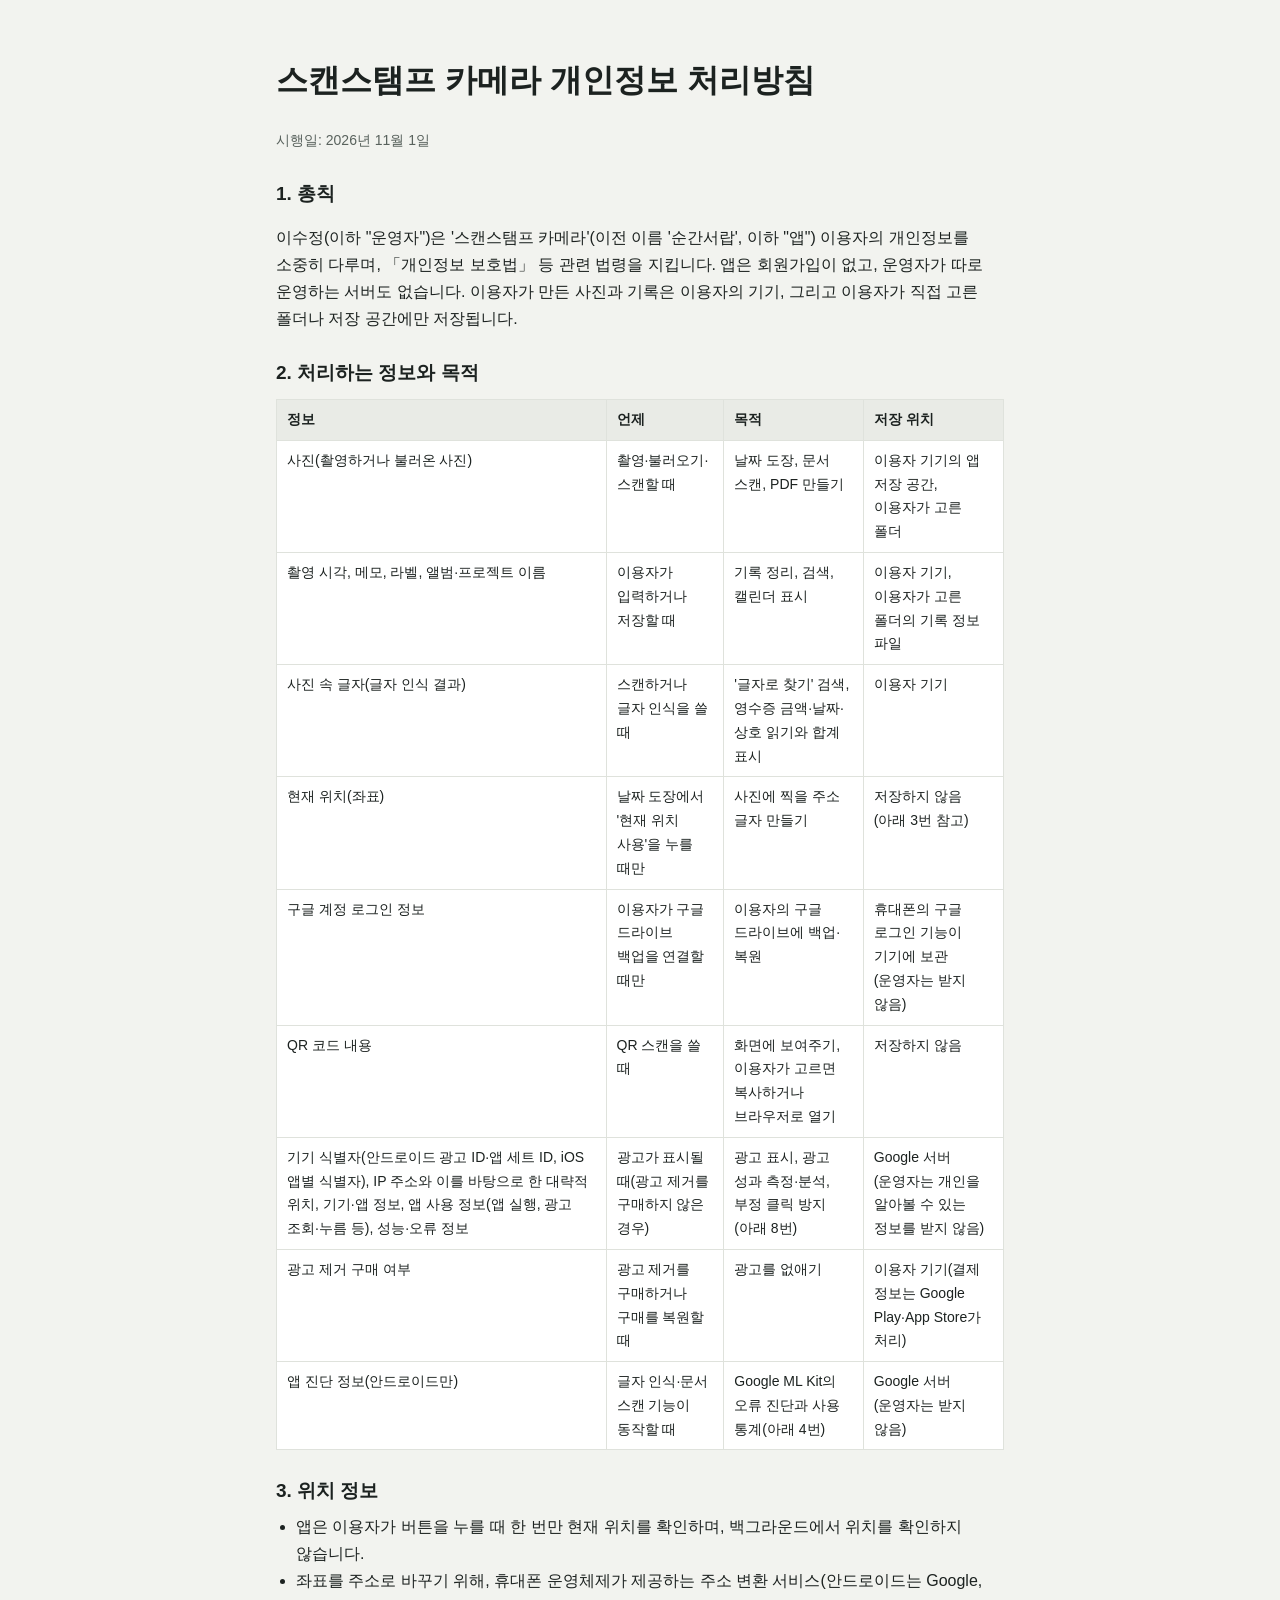
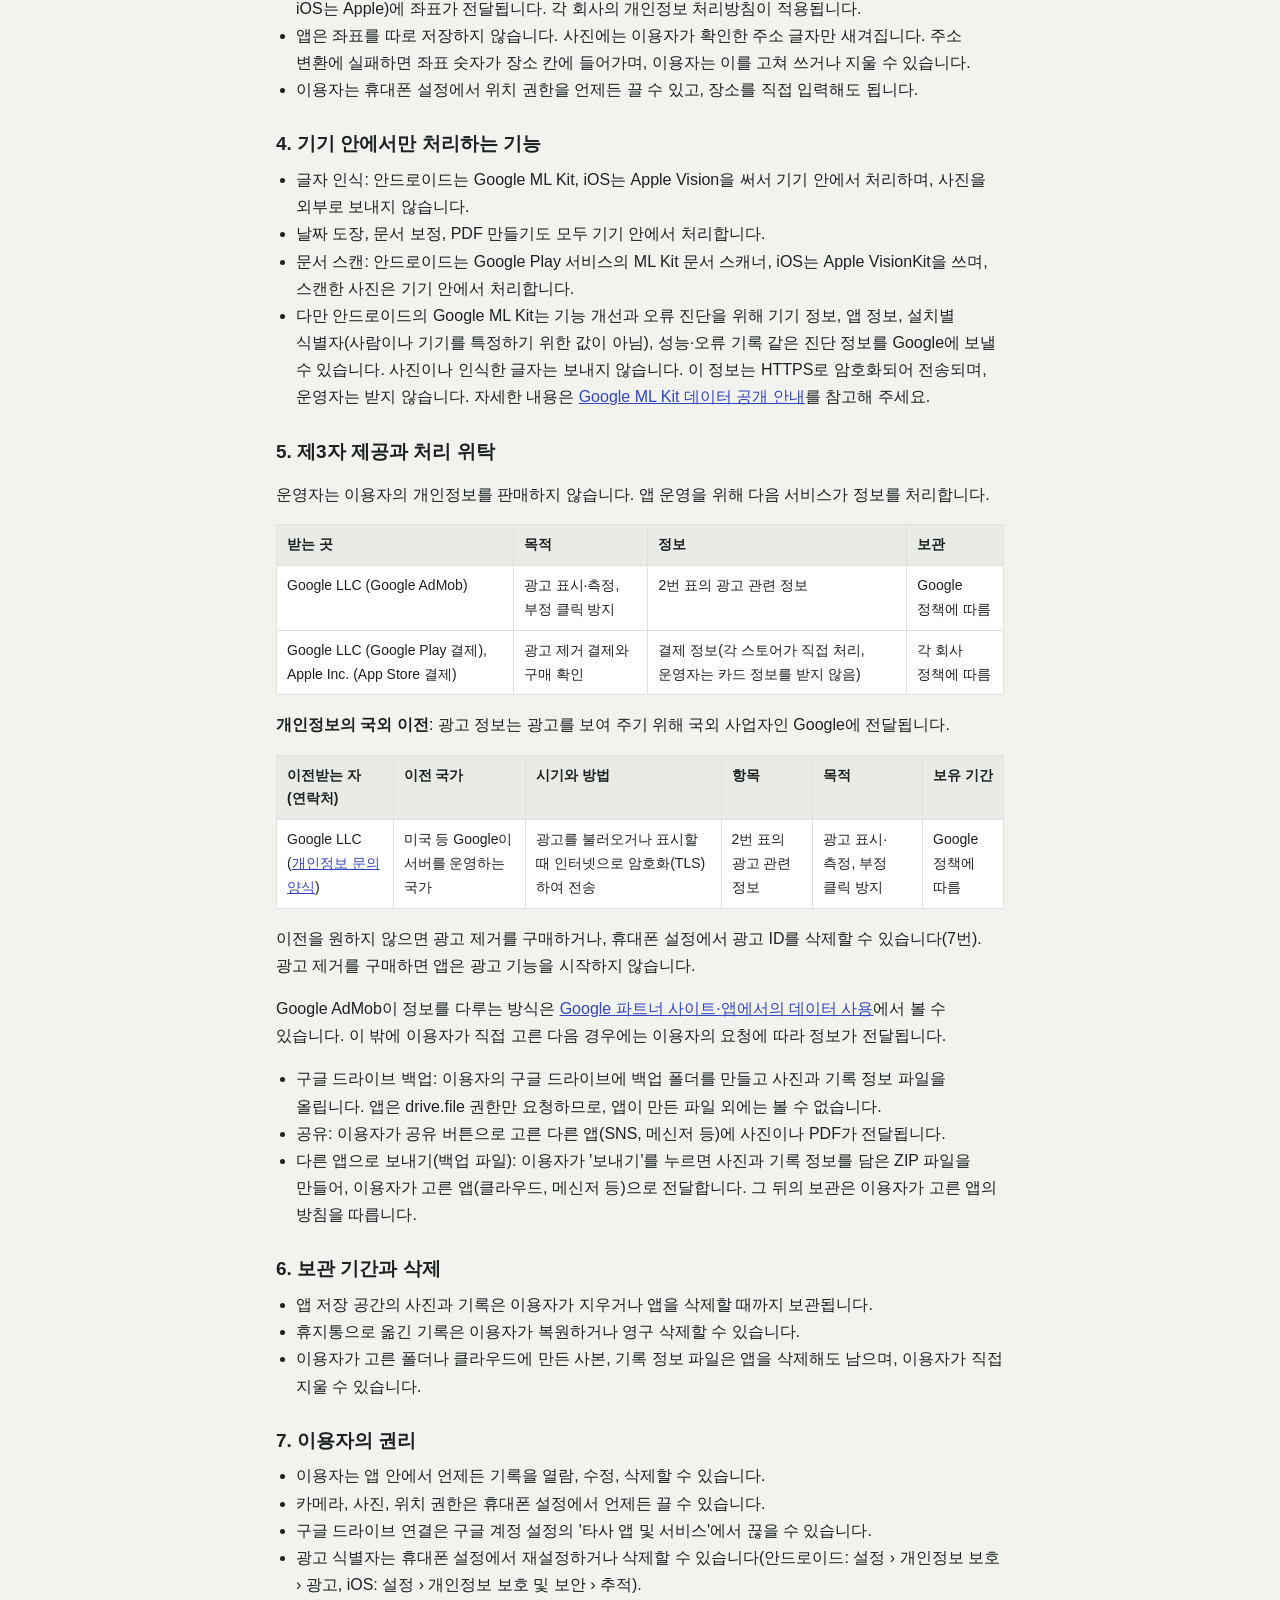
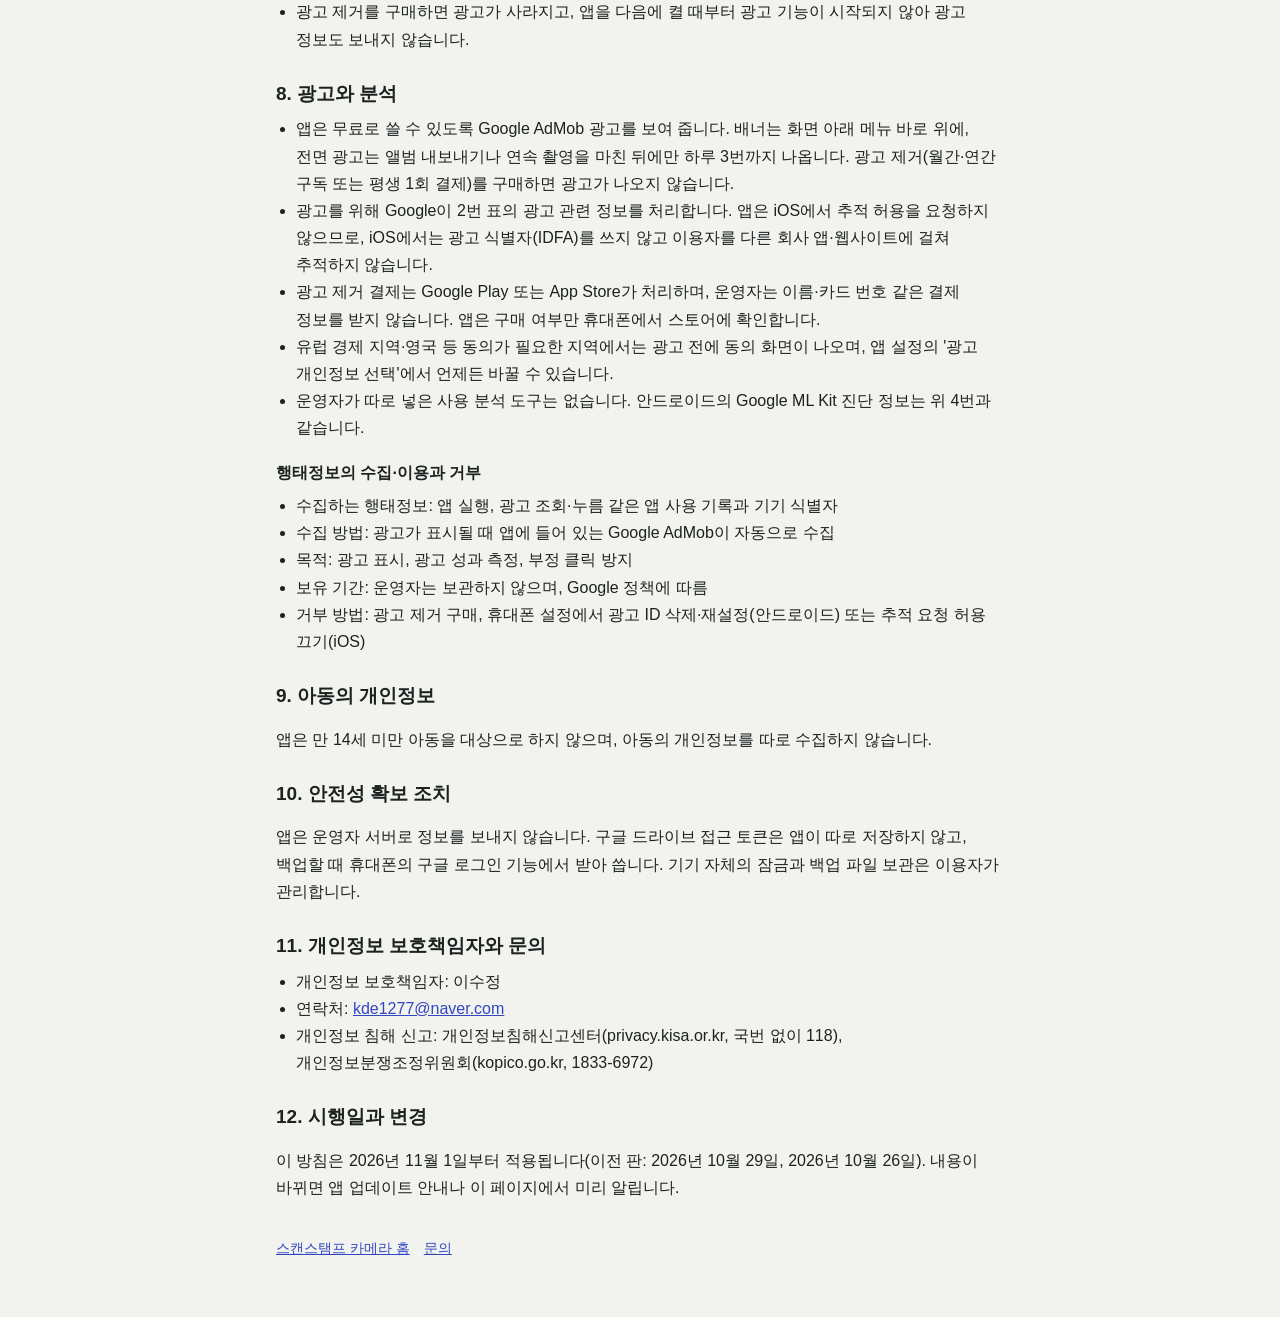
==== privacy.html @ 83630d27 "앱 이름을 '스캔스탬프 카메라'로 변경 홈과 개인정보 처리방침의 앱 이름을 바꾸고, 처리방침 첫 문단에 이전 이름 '순간서랍'을 함께 적음.  Co-Authored-By: Clau" ====
<!doctype html>
<html lang="ko">
<head>
<meta charset="utf-8">
<meta name="viewport" content="width=device-width, initial-scale=1">
<title>스캔스탬프 카메라 개인정보 처리방침</title>
<link rel="stylesheet" href="style.css">
</head>
<body>
<main>
<h1>스캔스탬프 카메라 개인정보 처리방침</h1>
<p class="muted">시행일: 2026년 11월 1일</p>

<h2>1. 총칙</h2>
<p>이수정(이하 "운영자")은 '스캔스탬프 카메라'(이전 이름 '순간서랍', 이하 "앱") 이용자의 개인정보를 소중히 다루며, 「개인정보 보호법」 등 관련 법령을 지킵니다. 앱은 회원가입이 없고, 운영자가 따로 운영하는 서버도 없습니다. 이용자가 만든 사진과 기록은 이용자의 기기, 그리고 이용자가 직접 고른 폴더나 저장 공간에만 저장됩니다.</p>

<h2>2. 처리하는 정보와 목적</h2>
<div class="table-wrap"><table>
<tr><th>정보</th><th>언제</th><th>목적</th><th>저장 위치</th></tr>
<tr><td>사진(촬영하거나 불러온 사진)</td><td>촬영·불러오기·스캔할 때</td><td>날짜 도장, 문서 스캔, PDF 만들기</td><td>이용자 기기의 앱 저장 공간, 이용자가 고른 폴더</td></tr>
<tr><td>촬영 시각, 메모, 라벨, 앨범·프로젝트 이름</td><td>이용자가 입력하거나 저장할 때</td><td>기록 정리, 검색, 캘린더 표시</td><td>이용자 기기, 이용자가 고른 폴더의 기록 정보 파일</td></tr>
<tr><td>사진 속 글자(글자 인식 결과)</td><td>스캔하거나 글자 인식을 쓸 때</td><td>'글자로 찾기' 검색, 영수증 금액·날짜·상호 읽기와 합계 표시</td><td>이용자 기기</td></tr>
<tr><td>현재 위치(좌표)</td><td>날짜 도장에서 '현재 위치 사용'을 누를 때만</td><td>사진에 찍을 주소 글자 만들기</td><td>저장하지 않음(아래 3번 참고)</td></tr>
<tr><td>구글 계정 로그인 정보</td><td>이용자가 구글 드라이브 백업을 연결할 때만</td><td>이용자의 구글 드라이브에 백업·복원</td><td>휴대폰의 구글 로그인 기능이 기기에 보관(운영자는 받지 않음)</td></tr>
<tr><td>QR 코드 내용</td><td>QR 스캔을 쓸 때</td><td>화면에 보여주기, 이용자가 고르면 복사하거나 브라우저로 열기</td><td>저장하지 않음</td></tr>
<tr><td>기기 식별자(안드로이드 광고 ID·앱 세트 ID, iOS 앱별 식별자), IP 주소와 이를 바탕으로 한 대략적 위치, 기기·앱 정보, 앱 사용 정보(앱 실행, 광고 조회·누름 등), 성능·오류 정보</td><td>광고가 표시될 때(광고 제거를 구매하지 않은 경우)</td><td>광고 표시, 광고 성과 측정·분석, 부정 클릭 방지(아래 8번)</td><td>Google 서버(운영자는 개인을 알아볼 수 있는 정보를 받지 않음)</td></tr>
<tr><td>광고 제거 구매 여부</td><td>광고 제거를 구매하거나 구매를 복원할 때</td><td>광고를 없애기</td><td>이용자 기기(결제 정보는 Google Play·App Store가 처리)</td></tr>
<tr><td>앱 진단 정보(안드로이드만)</td><td>글자 인식·문서 스캔 기능이 동작할 때</td><td>Google ML Kit의 오류 진단과 사용 통계(아래 4번)</td><td>Google 서버(운영자는 받지 않음)</td></tr>
</table></div>

<h2>3. 위치 정보</h2>
<ul>
<li>앱은 이용자가 버튼을 누를 때 한 번만 현재 위치를 확인하며, 백그라운드에서 위치를 확인하지 않습니다.</li>
<li>좌표를 주소로 바꾸기 위해, 휴대폰 운영체제가 제공하는 주소 변환 서비스(안드로이드는 Google, iOS는 Apple)에 좌표가 전달됩니다. 각 회사의 개인정보 처리방침이 적용됩니다.</li>
<li>앱은 좌표를 따로 저장하지 않습니다. 사진에는 이용자가 확인한 주소 글자만 새겨집니다. 주소 변환에 실패하면 좌표 숫자가 장소 칸에 들어가며, 이용자는 이를 고쳐 쓰거나 지울 수 있습니다.</li>
<li>이용자는 휴대폰 설정에서 위치 권한을 언제든 끌 수 있고, 장소를 직접 입력해도 됩니다.</li>
</ul>

<h2>4. 기기 안에서만 처리하는 기능</h2>
<ul>
<li>글자 인식: 안드로이드는 Google ML Kit, iOS는 Apple Vision을 써서 기기 안에서 처리하며, 사진을 외부로 보내지 않습니다.</li>
<li>날짜 도장, 문서 보정, PDF 만들기도 모두 기기 안에서 처리합니다.</li>
<li>문서 스캔: 안드로이드는 Google Play 서비스의 ML Kit 문서 스캐너, iOS는 Apple VisionKit을 쓰며, 스캔한 사진은 기기 안에서 처리합니다.</li>
<li>다만 안드로이드의 Google ML Kit는 기능 개선과 오류 진단을 위해 기기 정보, 앱 정보, 설치별 식별자(사람이나 기기를 특정하기 위한 값이 아님), 성능·오류 기록 같은 진단 정보를 Google에 보낼 수 있습니다. 사진이나 인식한 글자는 보내지 않습니다. 이 정보는 HTTPS로 암호화되어 전송되며, 운영자는 받지 않습니다. 자세한 내용은 <a href="https://developers.google.com/ml-kit/android-data-disclosure">Google ML Kit 데이터 공개 안내</a>를 참고해 주세요.</li>
</ul>

<h2>5. 제3자 제공과 처리 위탁</h2>
<p>운영자는 이용자의 개인정보를 판매하지 않습니다. 앱 운영을 위해 다음 서비스가 정보를 처리합니다.</p>
<div class="table-wrap"><table>
<tr><th>받는 곳</th><th>목적</th><th>정보</th><th>보관</th></tr>
<tr><td>Google LLC (Google AdMob)</td><td>광고 표시·측정, 부정 클릭 방지</td><td>2번 표의 광고 관련 정보</td><td>Google 정책에 따름</td></tr>
<tr><td>Google LLC (Google Play 결제), Apple Inc. (App Store 결제)</td><td>광고 제거 결제와 구매 확인</td><td>결제 정보(각 스토어가 직접 처리, 운영자는 카드 정보를 받지 않음)</td><td>각 회사 정책에 따름</td></tr>
</table></div>
<p><strong>개인정보의 국외 이전</strong>: 광고 정보는 광고를 보여 주기 위해 국외 사업자인 Google에 전달됩니다.</p>
<div class="table-wrap"><table>
<tr><th>이전받는 자(연락처)</th><th>이전 국가</th><th>시기와 방법</th><th>항목</th><th>목적</th><th>보유 기간</th></tr>
<tr><td>Google LLC (<a href="https://support.google.com/policies/contact/general_privacy_form">개인정보 문의 양식</a>)</td><td>미국 등 Google이 서버를 운영하는 국가</td><td>광고를 불러오거나 표시할 때 인터넷으로 암호화(TLS)하여 전송</td><td>2번 표의 광고 관련 정보</td><td>광고 표시·측정, 부정 클릭 방지</td><td>Google 정책에 따름</td></tr>
</table></div>
<p>이전을 원하지 않으면 광고 제거를 구매하거나, 휴대폰 설정에서 광고 ID를 삭제할 수 있습니다(7번). 광고 제거를 구매하면 앱은 광고 기능을 시작하지 않습니다.</p>
<p>Google AdMob이 정보를 다루는 방식은 <a href="https://policies.google.com/technologies/partner-sites">Google 파트너 사이트·앱에서의 데이터 사용</a>에서 볼 수 있습니다. 이 밖에 이용자가 직접 고른 다음 경우에는 이용자의 요청에 따라 정보가 전달됩니다.</p>
<ul>
<li>구글 드라이브 백업: 이용자의 구글 드라이브에 백업 폴더를 만들고 사진과 기록 정보 파일을 올립니다. 앱은 drive.file 권한만 요청하므로, 앱이 만든 파일 외에는 볼 수 없습니다.</li>
<li>공유: 이용자가 공유 버튼으로 고른 다른 앱(SNS, 메신저 등)에 사진이나 PDF가 전달됩니다.</li>
<li>다른 앱으로 보내기(백업 파일): 이용자가 '보내기'를 누르면 사진과 기록 정보를 담은 ZIP 파일을 만들어, 이용자가 고른 앱(클라우드, 메신저 등)으로 전달합니다. 그 뒤의 보관은 이용자가 고른 앱의 방침을 따릅니다.</li>
</ul>

<h2>6. 보관 기간과 삭제</h2>
<ul>
<li>앱 저장 공간의 사진과 기록은 이용자가 지우거나 앱을 삭제할 때까지 보관됩니다.</li>
<li>휴지통으로 옮긴 기록은 이용자가 복원하거나 영구 삭제할 수 있습니다.</li>
<li>이용자가 고른 폴더나 클라우드에 만든 사본, 기록 정보 파일은 앱을 삭제해도 남으며, 이용자가 직접 지울 수 있습니다.</li>
</ul>

<h2>7. 이용자의 권리</h2>
<ul>
<li>이용자는 앱 안에서 언제든 기록을 열람, 수정, 삭제할 수 있습니다.</li>
<li>카메라, 사진, 위치 권한은 휴대폰 설정에서 언제든 끌 수 있습니다.</li>
<li>구글 드라이브 연결은 구글 계정 설정의 '타사 앱 및 서비스'에서 끊을 수 있습니다.</li>
<li>광고 식별자는 휴대폰 설정에서 재설정하거나 삭제할 수 있습니다(안드로이드: 설정 › 개인정보 보호 › 광고, iOS: 설정 › 개인정보 보호 및 보안 › 추적).</li>
<li>광고 제거를 구매하면 광고가 사라지고, 앱을 다음에 켤 때부터 광고 기능이 시작되지 않아 광고 정보도 보내지 않습니다.</li>
</ul>

<h2>8. 광고와 분석</h2>
<ul>
<li>앱은 무료로 쓸 수 있도록 Google AdMob 광고를 보여 줍니다. 배너는 화면 아래 메뉴 바로 위에, 전면 광고는 앨범 내보내기나 연속 촬영을 마친 뒤에만 하루 3번까지 나옵니다. 광고 제거(월간·연간 구독 또는 평생 1회 결제)를 구매하면 광고가 나오지 않습니다.</li>
<li>광고를 위해 Google이 2번 표의 광고 관련 정보를 처리합니다. 앱은 iOS에서 추적 허용을 요청하지 않으므로, iOS에서는 광고 식별자(IDFA)를 쓰지 않고 이용자를 다른 회사 앱·웹사이트에 걸쳐 추적하지 않습니다.</li>
<li>광고 제거 결제는 Google Play 또는 App Store가 처리하며, 운영자는 이름·카드 번호 같은 결제 정보를 받지 않습니다. 앱은 구매 여부만 휴대폰에서 스토어에 확인합니다.</li>
<li>유럽 경제 지역·영국 등 동의가 필요한 지역에서는 광고 전에 동의 화면이 나오며, 앱 설정의 '광고 개인정보 선택'에서 언제든 바꿀 수 있습니다.</li>
<li>운영자가 따로 넣은 사용 분석 도구는 없습니다. 안드로이드의 Google ML Kit 진단 정보는 위 4번과 같습니다.</li>
</ul>

<h3>행태정보의 수집·이용과 거부</h3>
<ul>
<li>수집하는 행태정보: 앱 실행, 광고 조회·누름 같은 앱 사용 기록과 기기 식별자</li>
<li>수집 방법: 광고가 표시될 때 앱에 들어 있는 Google AdMob이 자동으로 수집</li>
<li>목적: 광고 표시, 광고 성과 측정, 부정 클릭 방지</li>
<li>보유 기간: 운영자는 보관하지 않으며, Google 정책에 따름</li>
<li>거부 방법: 광고 제거 구매, 휴대폰 설정에서 광고 ID 삭제·재설정(안드로이드) 또는 추적 요청 허용 끄기(iOS)</li>
</ul>

<h2>9. 아동의 개인정보</h2>
<p>앱은 만 14세 미만 아동을 대상으로 하지 않으며, 아동의 개인정보를 따로 수집하지 않습니다.</p>

<h2>10. 안전성 확보 조치</h2>
<p>앱은 운영자 서버로 정보를 보내지 않습니다. 구글 드라이브 접근 토큰은 앱이 따로 저장하지 않고, 백업할 때 휴대폰의 구글 로그인 기능에서 받아 씁니다. 기기 자체의 잠금과 백업 파일 보관은 이용자가 관리합니다.</p>

<h2>11. 개인정보 보호책임자와 문의</h2>
<ul>
<li>개인정보 보호책임자: 이수정</li>
<li>연락처: <a href="mailto:kde1277@naver.com">kde1277@naver.com</a></li>
<li>개인정보 침해 신고: 개인정보침해신고센터(privacy.kisa.or.kr, 국번 없이 118), 개인정보분쟁조정위원회(kopico.go.kr, 1833-6972)</li>
</ul>

<h2>12. 시행일과 변경</h2>
<p>이 방침은 2026년 11월 1일부터 적용됩니다(이전 판: 2026년 10월 29일, 2026년 10월 26일). 내용이 바뀌면 앱 업데이트 안내나 이 페이지에서 미리 알립니다.</p>

<footer><a href="index.html">스캔스탬프 카메라 홈</a><a href="mailto:kde1277@naver.com">문의</a></footer>
</main>
</body>
</html>
---- style.css ----
:root { --bg: #F2F3EF; --surface: #FFFFFF; --text: #1C2220; --muted: #59625D; --border: #DFE2DC; --daily: #FF8A1F; --work: #3346C2; --film: #191D1B; }
* { box-sizing: border-box; }
html { -webkit-text-size-adjust: 100%; }
body { margin: 0; background: var(--bg); color: var(--text); font-family: "IBM Plex Sans KR", -apple-system, "Apple SD Gothic Neo", "Malgun Gothic", sans-serif; line-height: 1.7; word-break: keep-all; overflow-wrap: anywhere; }
main { max-width: 760px; margin: 0 auto; padding: 32px 16px 56px; }
header.hero { background: var(--film); color: #EEF1EC; border-radius: 20px; padding: 28px 22px; }
header.hero h1 { margin: 0 0 6px; font-size: 30px; line-height: 1.3; }
header.hero p { margin: 0; color: #A9B1AC; }
.tags { display: flex; gap: 8px; flex-wrap: wrap; margin-top: 16px; }
.tag { border-radius: 999px; padding: 3px 12px; font-size: 14px; font-weight: 600; }
.tag.daily { background: var(--daily); color: var(--film); }
.tag.work { background: var(--work); color: #fff; }
section.card { background: var(--surface); border: 1px solid var(--border); border-radius: 16px; padding: 20px; margin-top: 18px; }
h2 { font-size: 19px; margin: 28px 0 8px; line-height: 1.4; }
h3 { font-size: 16px; margin: 20px 0 6px; line-height: 1.4; }
section.card h2 { margin-top: 0; }
ul { padding-left: 20px; margin: 8px 0; }
a { color: var(--work); }
.table-wrap { overflow-x: auto; -webkit-overflow-scrolling: touch; margin: 12px 0; }
table { border-collapse: collapse; width: 100%; min-width: 560px; font-size: 14px; background: var(--surface); }
th, td { border: 1px solid var(--border); padding: 8px 10px; text-align: left; vertical-align: top; }
th { background: #E9EBE6; }
.muted { color: var(--muted); font-size: 14px; }
footer { margin-top: 36px; color: var(--muted); font-size: 14px; }
footer a { margin-right: 14px; }
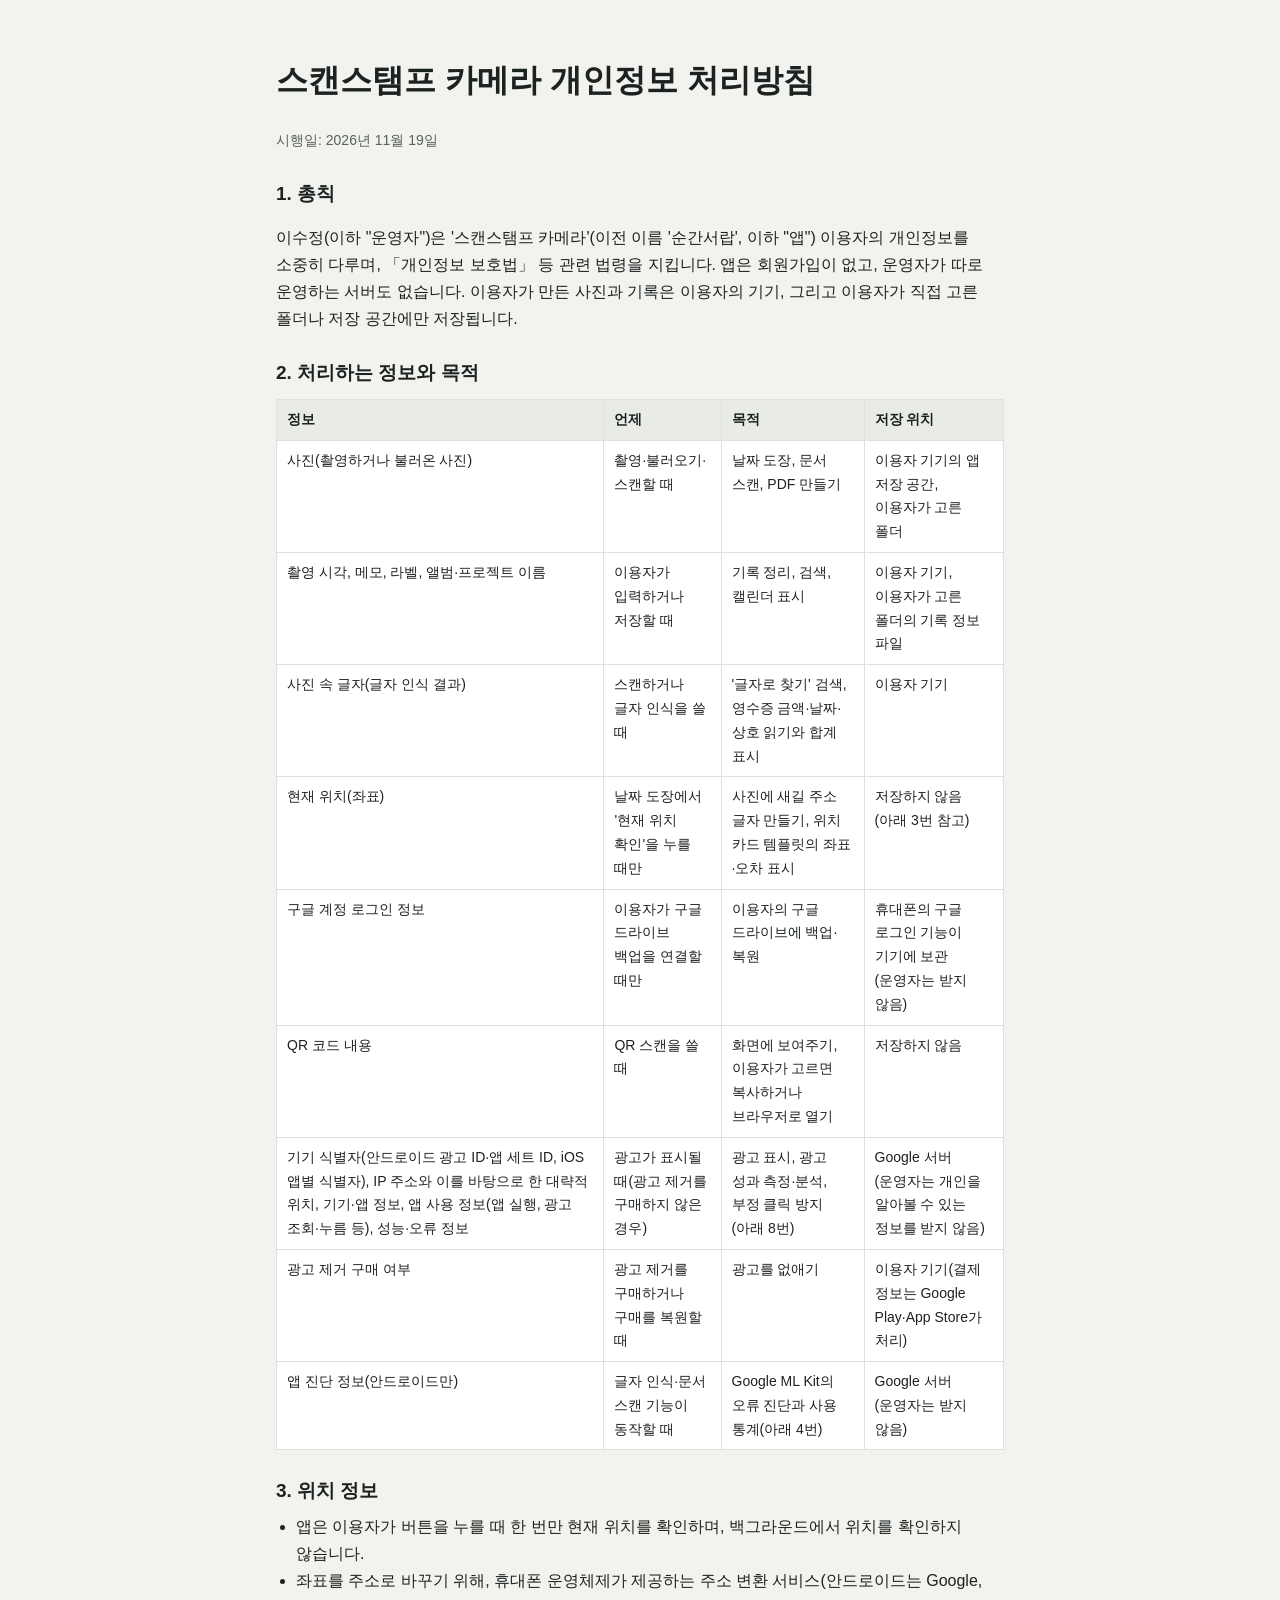
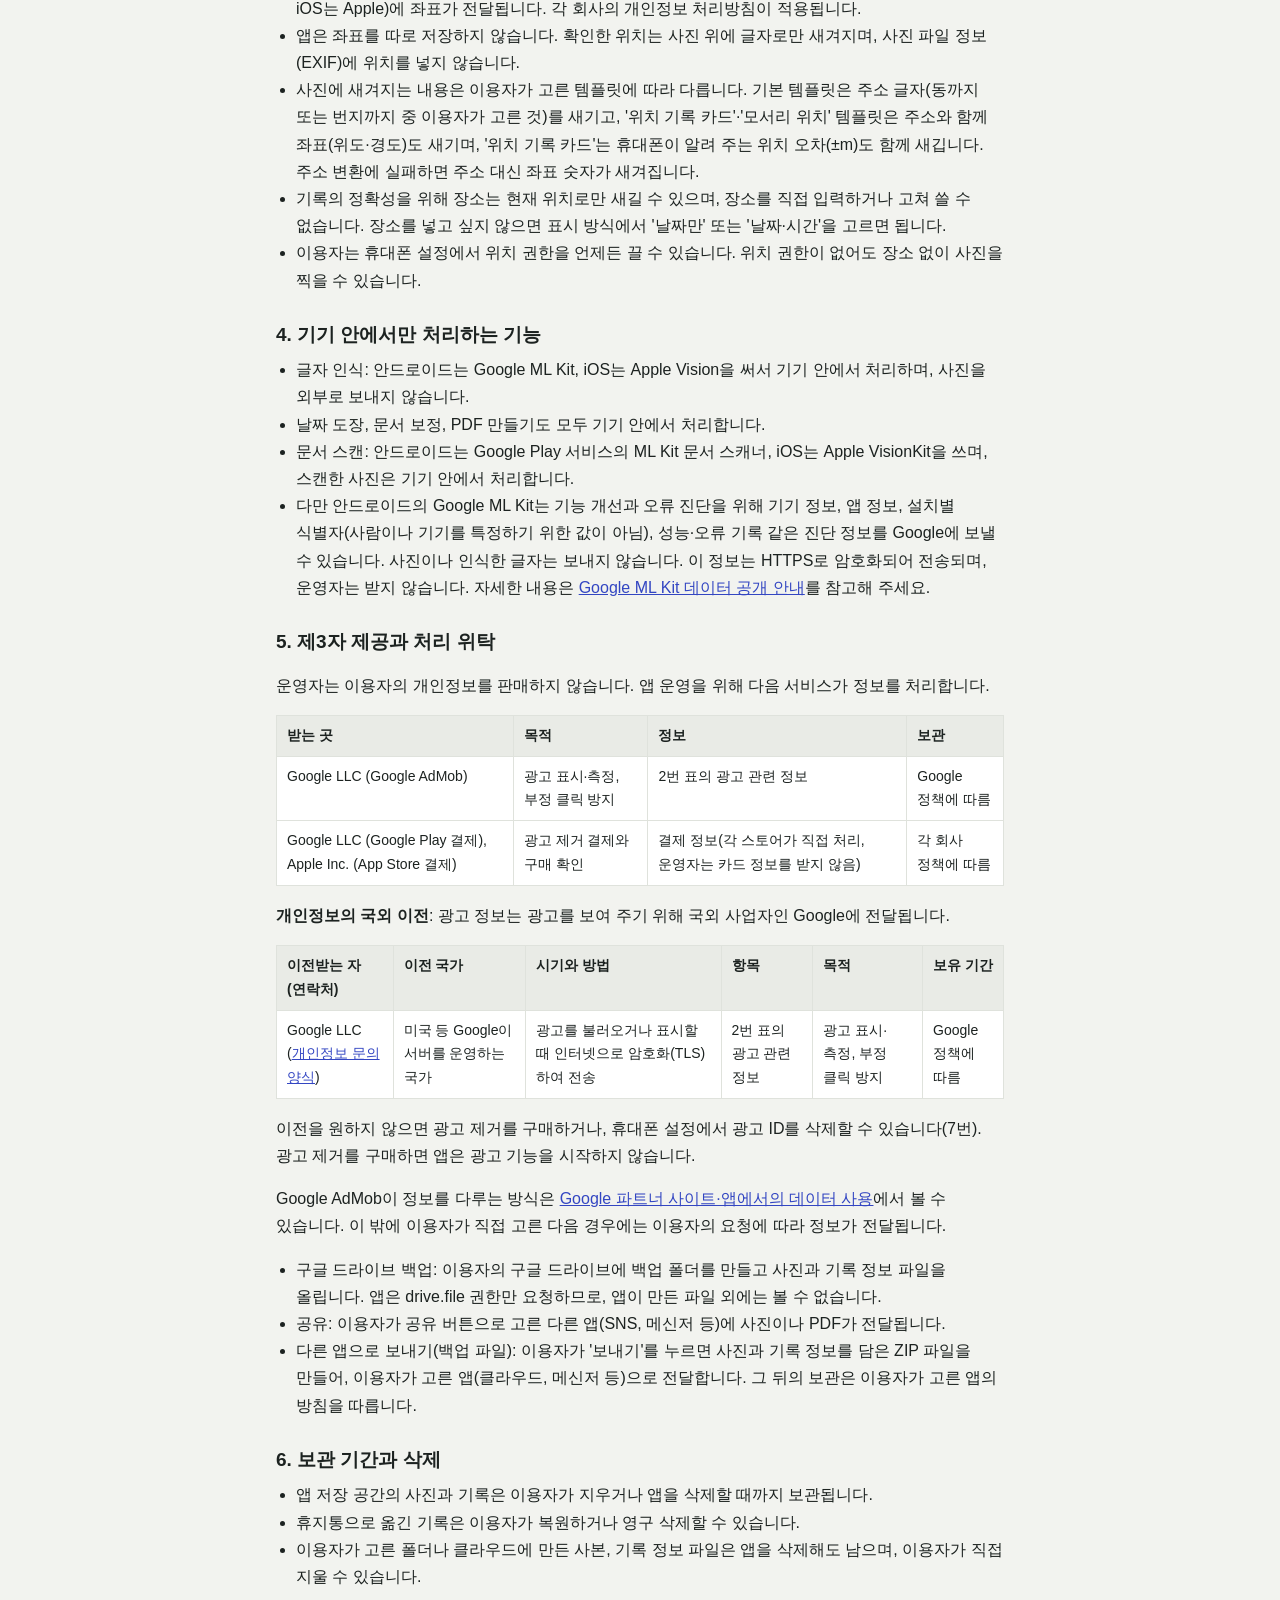
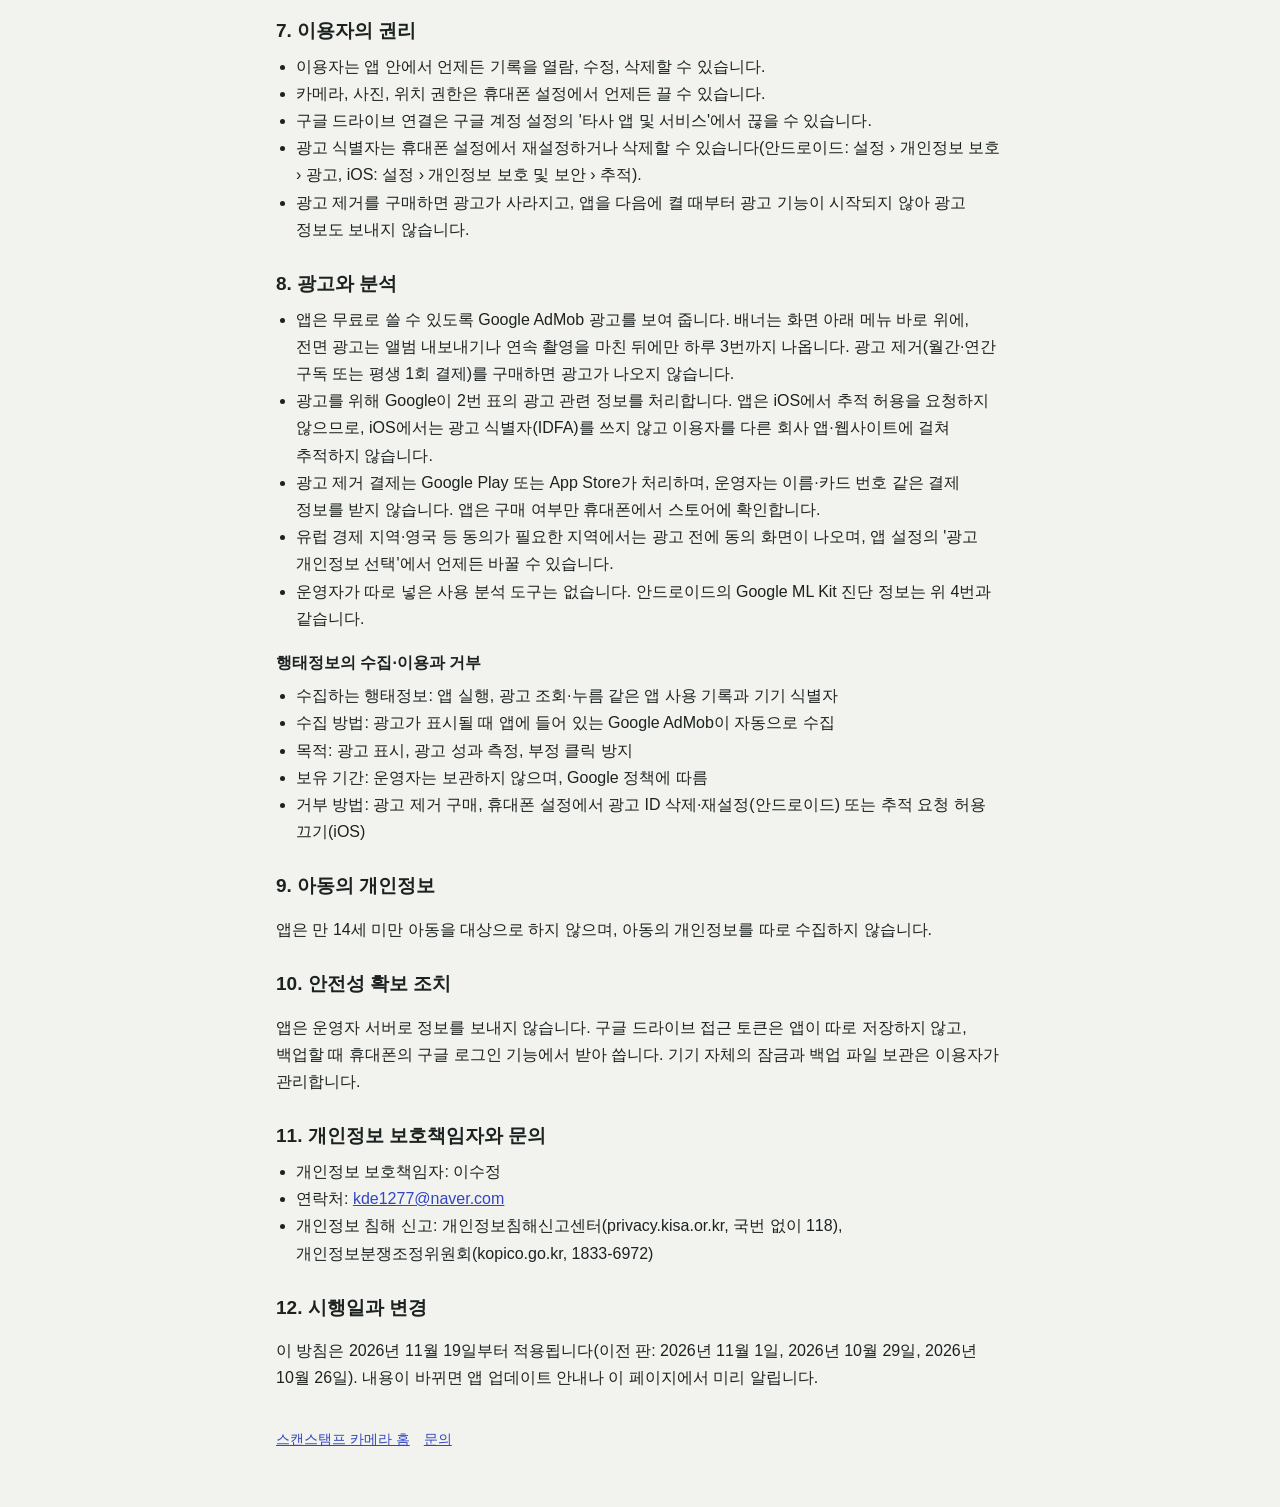
==== commit 6909ad1e: "처리방침 위치 기재를 지금 앱 동작에 맞추기 - 위치 카드 템플릿이 좌표·오차도 새기는 것 반영 - 없앤 장소 직접 입력·좌표 고쳐 쓰기 문구 삭제 - 버튼 이름 '현재 위치 확인" ====
--- a/privacy.html
+++ b/privacy.html
@@ -9,7 +9,7 @@
 <body>
 <main>
 <h1>스캔스탬프 카메라 개인정보 처리방침</h1>
-<p class="muted">시행일: 2026년 11월 1일</p>
+<p class="muted">시행일: 2026년 11월 19일</p>
 
 <h2>1. 총칙</h2>
 <p>이수정(이하 "운영자")은 '스캔스탬프 카메라'(이전 이름 '순간서랍', 이하 "앱") 이용자의 개인정보를 소중히 다루며, 「개인정보 보호법」 등 관련 법령을 지킵니다. 앱은 회원가입이 없고, 운영자가 따로 운영하는 서버도 없습니다. 이용자가 만든 사진과 기록은 이용자의 기기, 그리고 이용자가 직접 고른 폴더나 저장 공간에만 저장됩니다.</p>
@@ -20,7 +20,7 @@
 <tr><td>사진(촬영하거나 불러온 사진)</td><td>촬영·불러오기·스캔할 때</td><td>날짜 도장, 문서 스캔, PDF 만들기</td><td>이용자 기기의 앱 저장 공간, 이용자가 고른 폴더</td></tr>
 <tr><td>촬영 시각, 메모, 라벨, 앨범·프로젝트 이름</td><td>이용자가 입력하거나 저장할 때</td><td>기록 정리, 검색, 캘린더 표시</td><td>이용자 기기, 이용자가 고른 폴더의 기록 정보 파일</td></tr>
 <tr><td>사진 속 글자(글자 인식 결과)</td><td>스캔하거나 글자 인식을 쓸 때</td><td>'글자로 찾기' 검색, 영수증 금액·날짜·상호 읽기와 합계 표시</td><td>이용자 기기</td></tr>
-<tr><td>현재 위치(좌표)</td><td>날짜 도장에서 '현재 위치 사용'을 누를 때만</td><td>사진에 찍을 주소 글자 만들기</td><td>저장하지 않음(아래 3번 참고)</td></tr>
+<tr><td>현재 위치(좌표)</td><td>날짜 도장에서 '현재 위치 확인'을 누를 때만</td><td>사진에 새길 주소 글자 만들기, 위치 카드 템플릿의 좌표·오차 표시</td><td>저장하지 않음(아래 3번 참고)</td></tr>
 <tr><td>구글 계정 로그인 정보</td><td>이용자가 구글 드라이브 백업을 연결할 때만</td><td>이용자의 구글 드라이브에 백업·복원</td><td>휴대폰의 구글 로그인 기능이 기기에 보관(운영자는 받지 않음)</td></tr>
 <tr><td>QR 코드 내용</td><td>QR 스캔을 쓸 때</td><td>화면에 보여주기, 이용자가 고르면 복사하거나 브라우저로 열기</td><td>저장하지 않음</td></tr>
 <tr><td>기기 식별자(안드로이드 광고 ID·앱 세트 ID, iOS 앱별 식별자), IP 주소와 이를 바탕으로 한 대략적 위치, 기기·앱 정보, 앱 사용 정보(앱 실행, 광고 조회·누름 등), 성능·오류 정보</td><td>광고가 표시될 때(광고 제거를 구매하지 않은 경우)</td><td>광고 표시, 광고 성과 측정·분석, 부정 클릭 방지(아래 8번)</td><td>Google 서버(운영자는 개인을 알아볼 수 있는 정보를 받지 않음)</td></tr>
@@ -32,8 +32,10 @@
 <ul>
 <li>앱은 이용자가 버튼을 누를 때 한 번만 현재 위치를 확인하며, 백그라운드에서 위치를 확인하지 않습니다.</li>
 <li>좌표를 주소로 바꾸기 위해, 휴대폰 운영체제가 제공하는 주소 변환 서비스(안드로이드는 Google, iOS는 Apple)에 좌표가 전달됩니다. 각 회사의 개인정보 처리방침이 적용됩니다.</li>
-<li>앱은 좌표를 따로 저장하지 않습니다. 사진에는 이용자가 확인한 주소 글자만 새겨집니다. 주소 변환에 실패하면 좌표 숫자가 장소 칸에 들어가며, 이용자는 이를 고쳐 쓰거나 지울 수 있습니다.</li>
-<li>이용자는 휴대폰 설정에서 위치 권한을 언제든 끌 수 있고, 장소를 직접 입력해도 됩니다.</li>
+<li>앱은 좌표를 따로 저장하지 않습니다. 확인한 위치는 사진 위에 글자로만 새겨지며, 사진 파일 정보(EXIF)에 위치를 넣지 않습니다.</li>
+<li>사진에 새겨지는 내용은 이용자가 고른 템플릿에 따라 다릅니다. 기본 템플릿은 주소 글자(동까지 또는 번지까지 중 이용자가 고른 것)를 새기고, '위치 기록 카드'·'모서리 위치' 템플릿은 주소와 함께 좌표(위도·경도)도 새기며, '위치 기록 카드'는 휴대폰이 알려 주는 위치 오차(±m)도 함께 새깁니다. 주소 변환에 실패하면 주소 대신 좌표 숫자가 새겨집니다.</li>
+<li>기록의 정확성을 위해 장소는 현재 위치로만 새길 수 있으며, 장소를 직접 입력하거나 고쳐 쓸 수 없습니다. 장소를 넣고 싶지 않으면 표시 방식에서 '날짜만' 또는 '날짜·시간'을 고르면 됩니다.</li>
+<li>이용자는 휴대폰 설정에서 위치 권한을 언제든 끌 수 있습니다. 위치 권한이 없어도 장소 없이 사진을 찍을 수 있습니다.</li>
 </ul>
 
 <h2>4. 기기 안에서만 처리하는 기능</h2>
@@ -112,7 +114,7 @@
 </ul>
 
 <h2>12. 시행일과 변경</h2>
-<p>이 방침은 2026년 11월 1일부터 적용됩니다(이전 판: 2026년 10월 29일, 2026년 10월 26일). 내용이 바뀌면 앱 업데이트 안내나 이 페이지에서 미리 알립니다.</p>
+<p>이 방침은 2026년 11월 19일부터 적용됩니다(이전 판: 2026년 11월 1일, 2026년 10월 29일, 2026년 10월 26일). 내용이 바뀌면 앱 업데이트 안내나 이 페이지에서 미리 알립니다.</p>
 
 <footer><a href="index.html">스캔스탬프 카메라 홈</a><a href="mailto:kde1277@naver.com">문의</a></footer>
 </main>
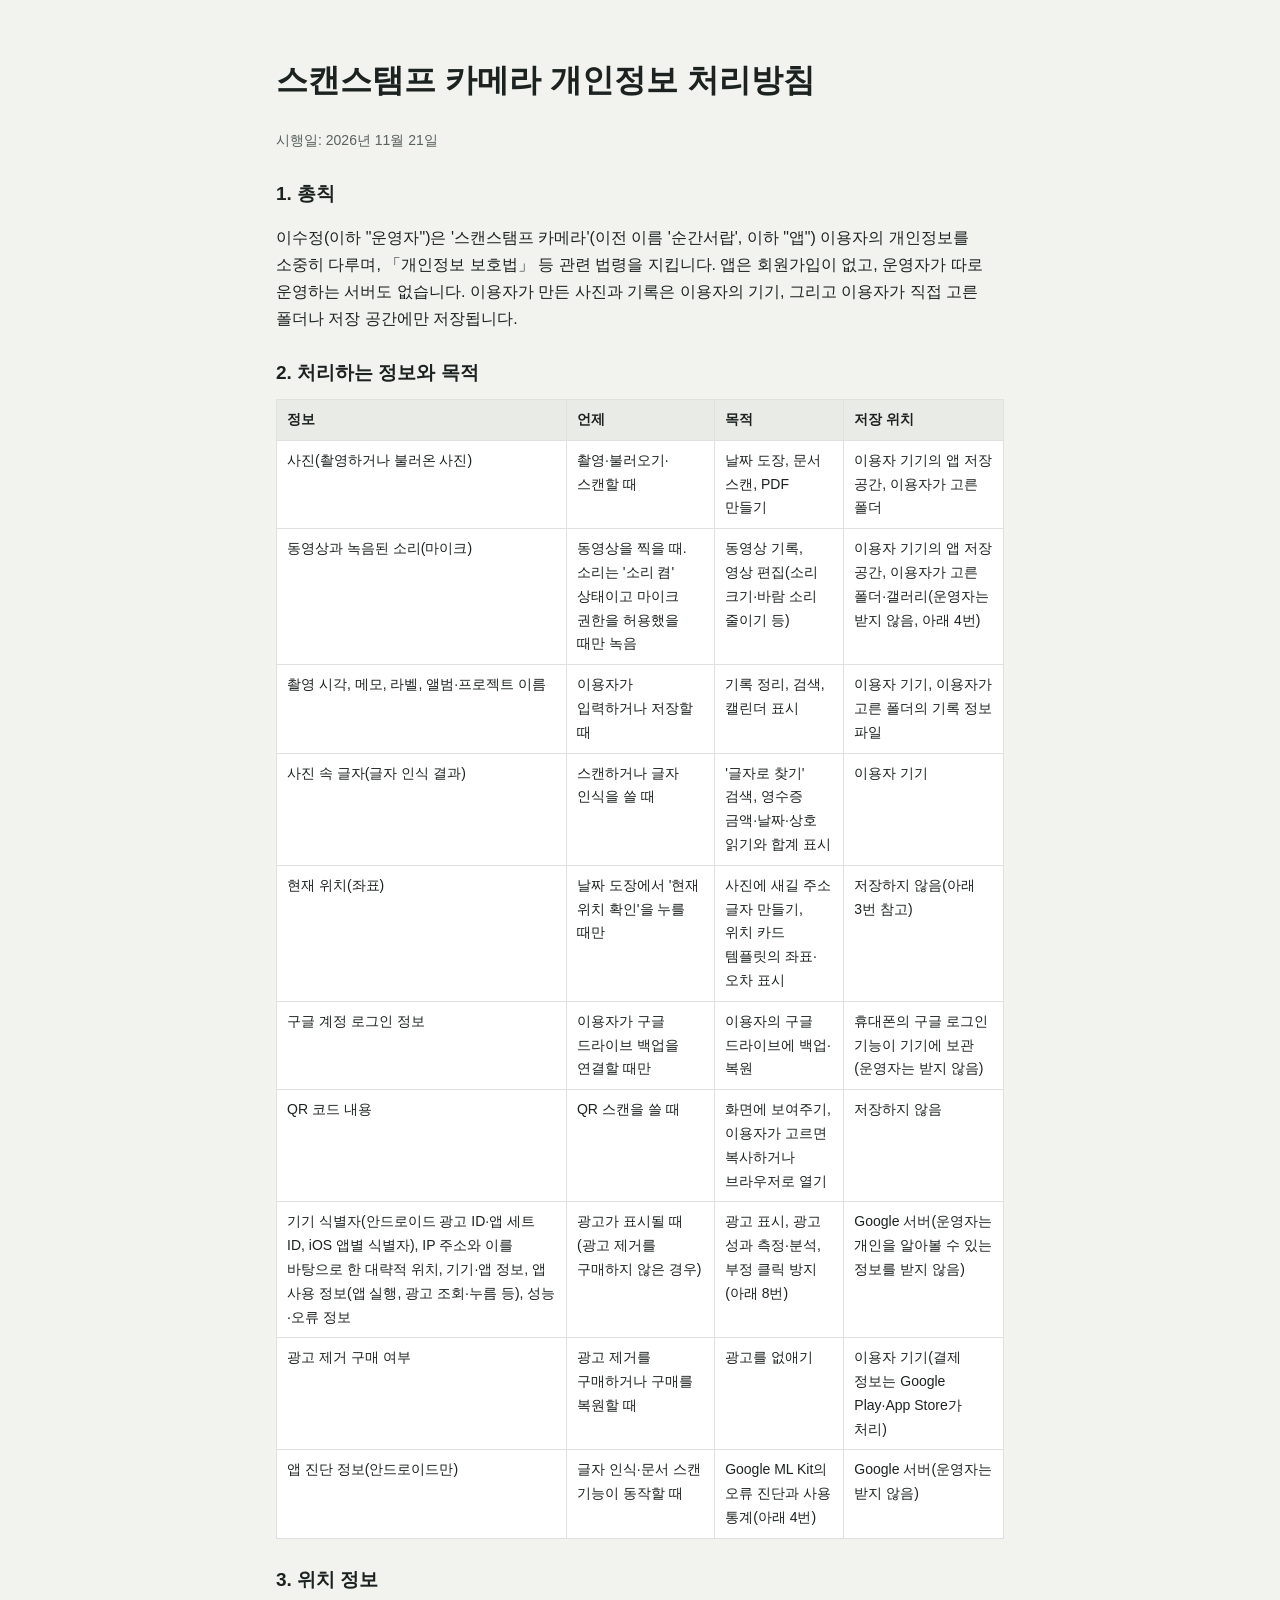
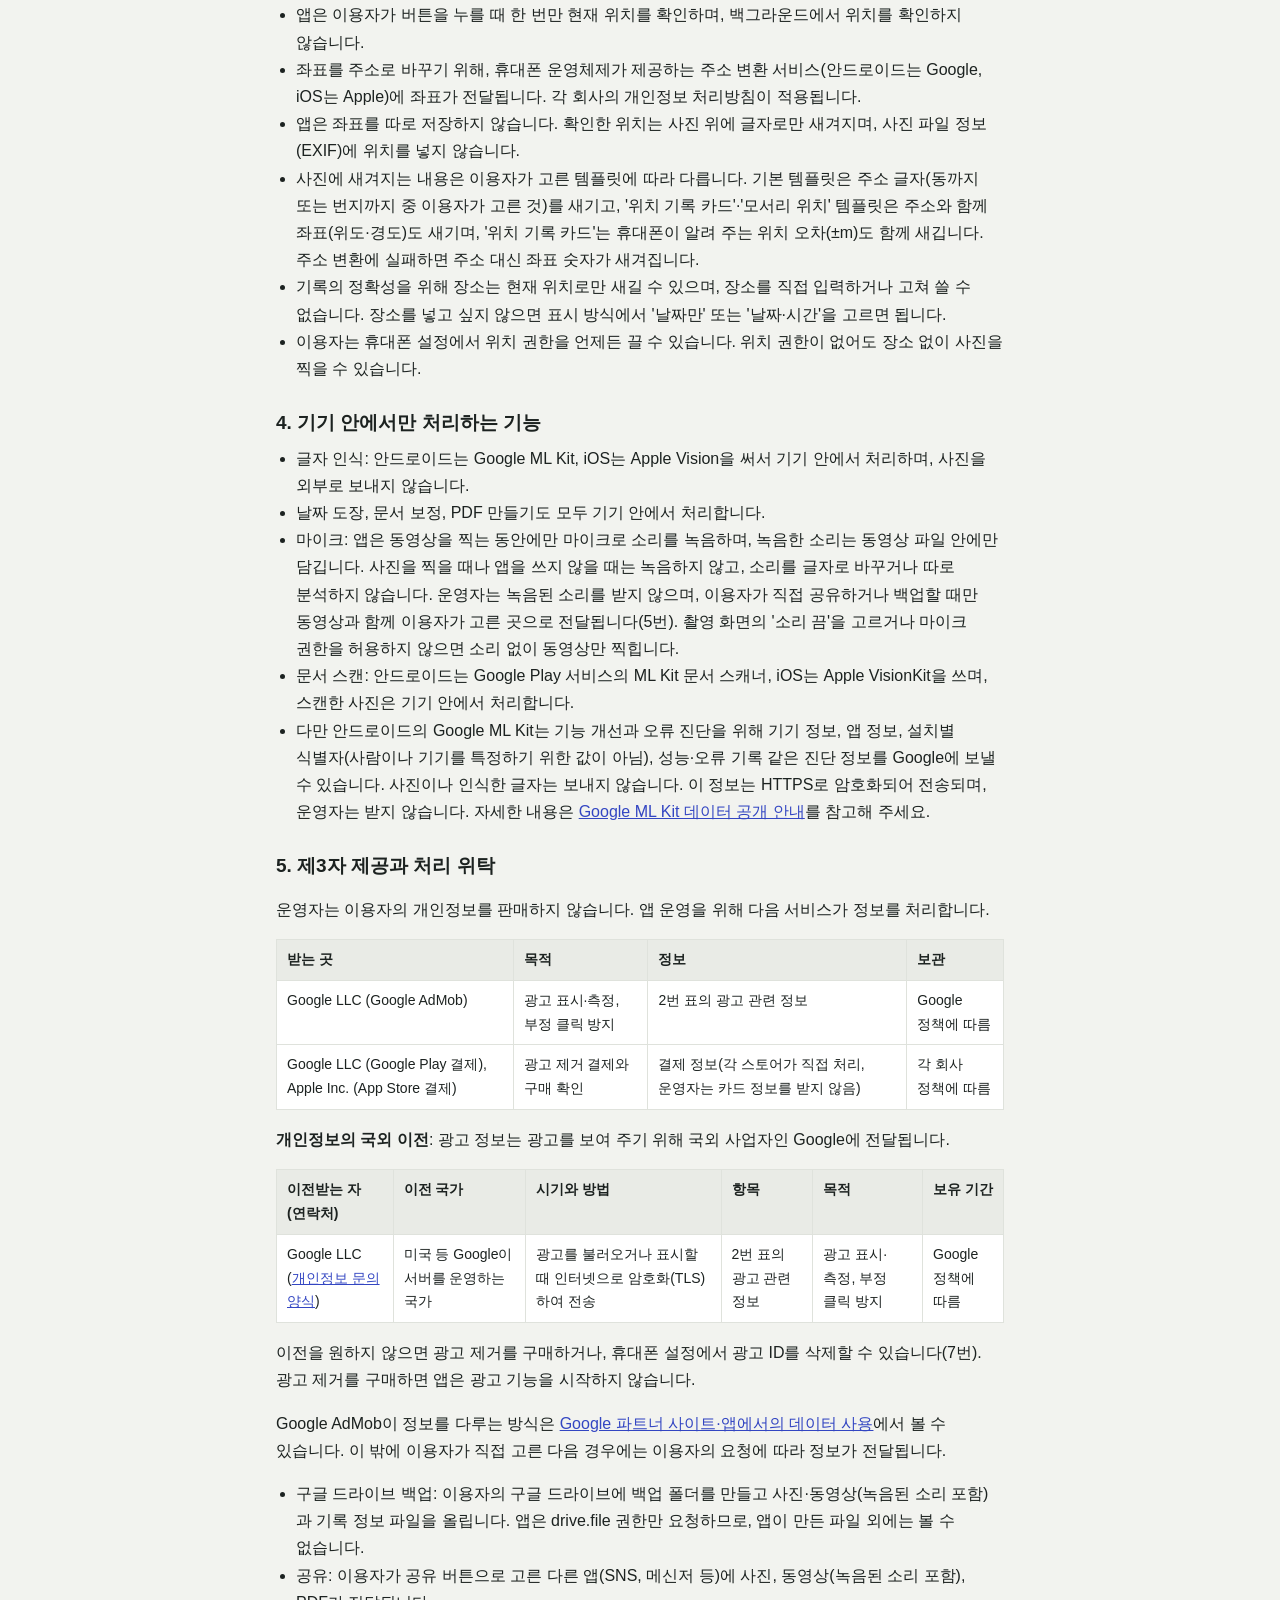
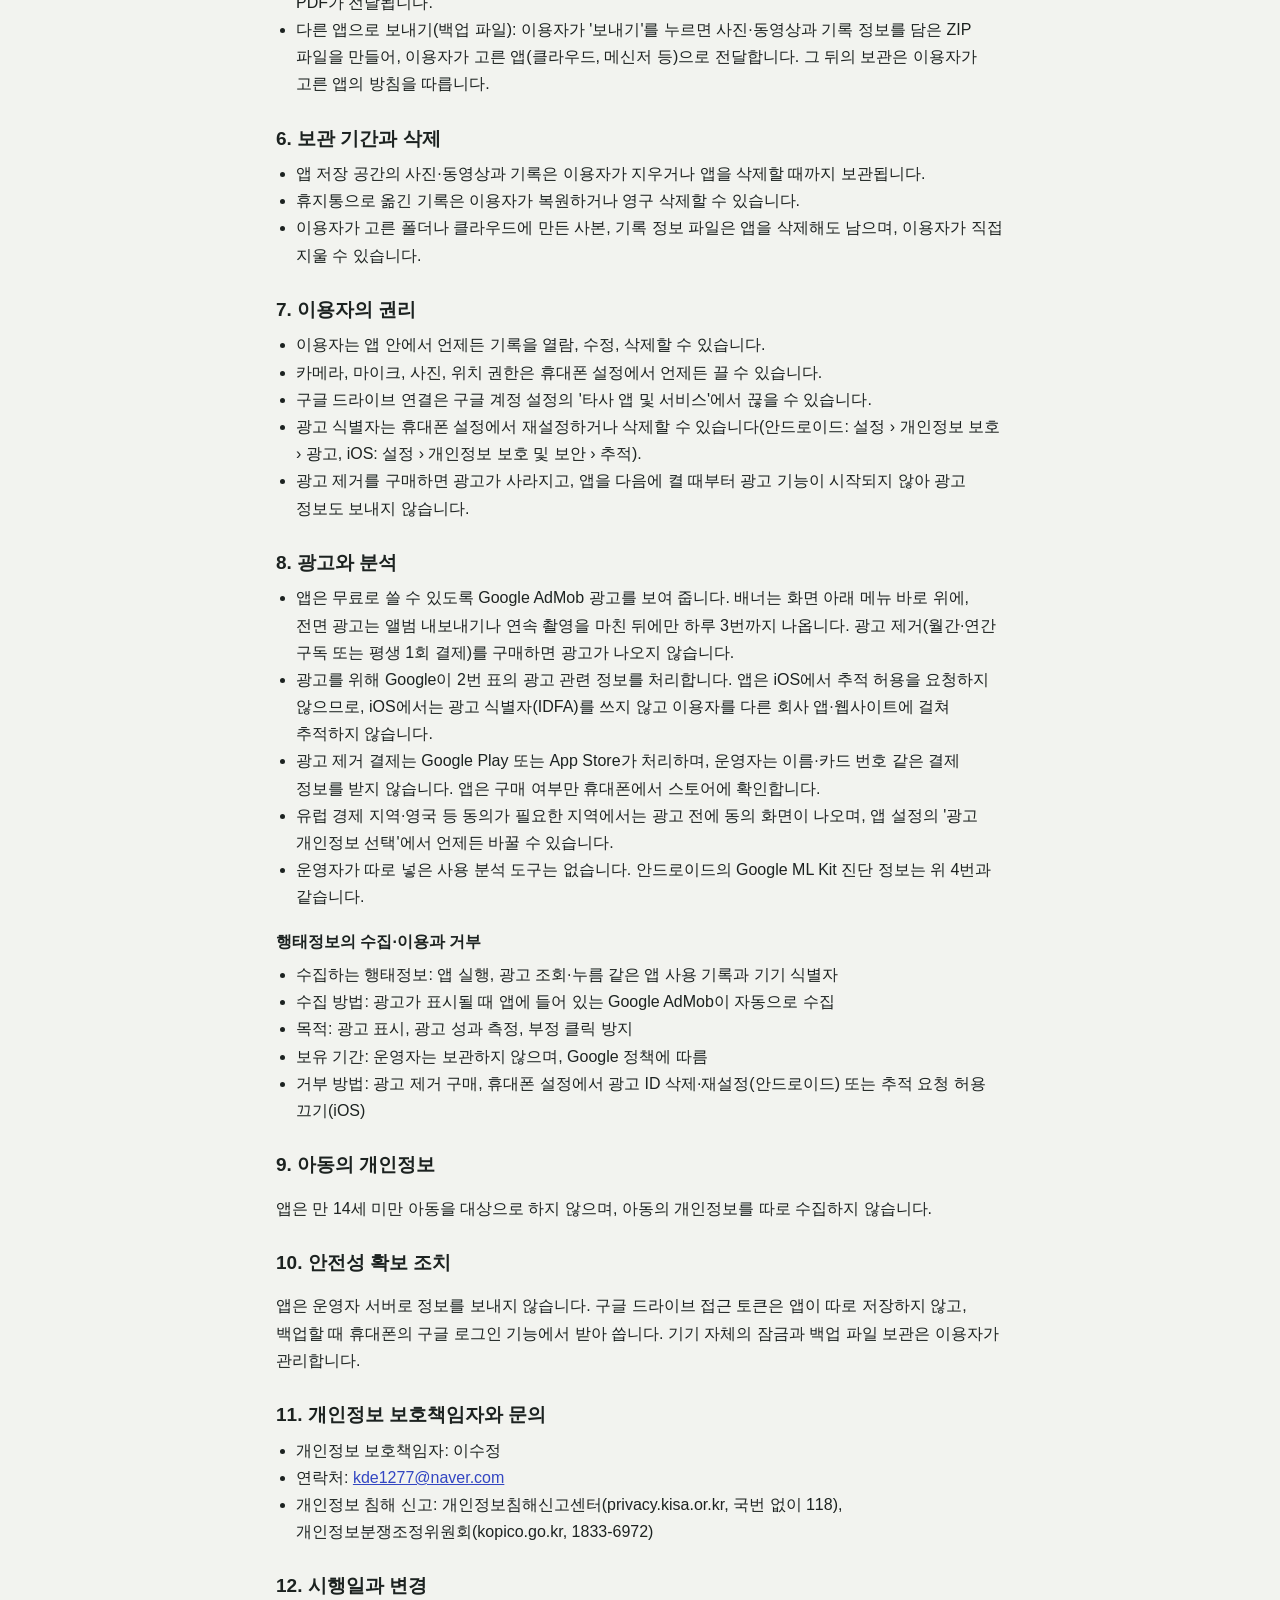
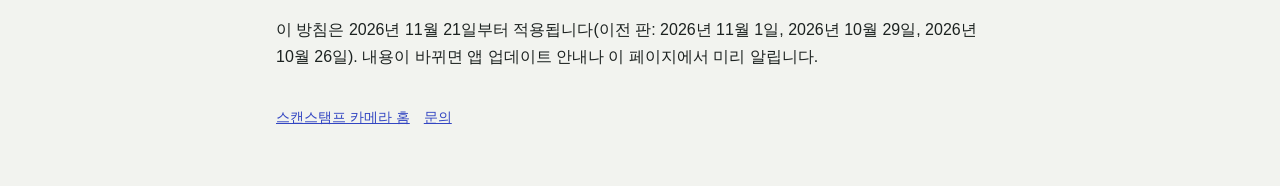
==== commit fe9a366c: "처리방침에 마이크 권한(동영상 소리 녹음) 적기 - 수집 표에 동영상·녹음된 소리 줄 추가, 4번에 마이크 처리 방식 - 드라이브 백업·공유·ZIP·보관에 동영상 반영, 권한 목록" ====
--- a/privacy.html
+++ b/privacy.html
@@ -9,7 +9,7 @@
 <body>
 <main>
 <h1>스캔스탬프 카메라 개인정보 처리방침</h1>
-<p class="muted">시행일: 2026년 11월 19일</p>
+<p class="muted">시행일: 2026년 11월 21일</p>
 
 <h2>1. 총칙</h2>
 <p>이수정(이하 "운영자")은 '스캔스탬프 카메라'(이전 이름 '순간서랍', 이하 "앱") 이용자의 개인정보를 소중히 다루며, 「개인정보 보호법」 등 관련 법령을 지킵니다. 앱은 회원가입이 없고, 운영자가 따로 운영하는 서버도 없습니다. 이용자가 만든 사진과 기록은 이용자의 기기, 그리고 이용자가 직접 고른 폴더나 저장 공간에만 저장됩니다.</p>
@@ -18,6 +18,7 @@
 <div class="table-wrap"><table>
 <tr><th>정보</th><th>언제</th><th>목적</th><th>저장 위치</th></tr>
 <tr><td>사진(촬영하거나 불러온 사진)</td><td>촬영·불러오기·스캔할 때</td><td>날짜 도장, 문서 스캔, PDF 만들기</td><td>이용자 기기의 앱 저장 공간, 이용자가 고른 폴더</td></tr>
+<tr><td>동영상과 녹음된 소리(마이크)</td><td>동영상을 찍을 때. 소리는 '소리 켬' 상태이고 마이크 권한을 허용했을 때만 녹음</td><td>동영상 기록, 영상 편집(소리 크기·바람 소리 줄이기 등)</td><td>이용자 기기의 앱 저장 공간, 이용자가 고른 폴더·갤러리(운영자는 받지 않음, 아래 4번)</td></tr>
 <tr><td>촬영 시각, 메모, 라벨, 앨범·프로젝트 이름</td><td>이용자가 입력하거나 저장할 때</td><td>기록 정리, 검색, 캘린더 표시</td><td>이용자 기기, 이용자가 고른 폴더의 기록 정보 파일</td></tr>
 <tr><td>사진 속 글자(글자 인식 결과)</td><td>스캔하거나 글자 인식을 쓸 때</td><td>'글자로 찾기' 검색, 영수증 금액·날짜·상호 읽기와 합계 표시</td><td>이용자 기기</td></tr>
 <tr><td>현재 위치(좌표)</td><td>날짜 도장에서 '현재 위치 확인'을 누를 때만</td><td>사진에 새길 주소 글자 만들기, 위치 카드 템플릿의 좌표·오차 표시</td><td>저장하지 않음(아래 3번 참고)</td></tr>
@@ -42,6 +43,7 @@
 <ul>
 <li>글자 인식: 안드로이드는 Google ML Kit, iOS는 Apple Vision을 써서 기기 안에서 처리하며, 사진을 외부로 보내지 않습니다.</li>
 <li>날짜 도장, 문서 보정, PDF 만들기도 모두 기기 안에서 처리합니다.</li>
+<li>마이크: 앱은 동영상을 찍는 동안에만 마이크로 소리를 녹음하며, 녹음한 소리는 동영상 파일 안에만 담깁니다. 사진을 찍을 때나 앱을 쓰지 않을 때는 녹음하지 않고, 소리를 글자로 바꾸거나 따로 분석하지 않습니다. 운영자는 녹음된 소리를 받지 않으며, 이용자가 직접 공유하거나 백업할 때만 동영상과 함께 이용자가 고른 곳으로 전달됩니다(5번). 촬영 화면의 '소리 끔'을 고르거나 마이크 권한을 허용하지 않으면 소리 없이 동영상만 찍힙니다.</li>
 <li>문서 스캔: 안드로이드는 Google Play 서비스의 ML Kit 문서 스캐너, iOS는 Apple VisionKit을 쓰며, 스캔한 사진은 기기 안에서 처리합니다.</li>
 <li>다만 안드로이드의 Google ML Kit는 기능 개선과 오류 진단을 위해 기기 정보, 앱 정보, 설치별 식별자(사람이나 기기를 특정하기 위한 값이 아님), 성능·오류 기록 같은 진단 정보를 Google에 보낼 수 있습니다. 사진이나 인식한 글자는 보내지 않습니다. 이 정보는 HTTPS로 암호화되어 전송되며, 운영자는 받지 않습니다. 자세한 내용은 <a href="https://developers.google.com/ml-kit/android-data-disclosure">Google ML Kit 데이터 공개 안내</a>를 참고해 주세요.</li>
 </ul>
@@ -61,14 +63,14 @@
 <p>이전을 원하지 않으면 광고 제거를 구매하거나, 휴대폰 설정에서 광고 ID를 삭제할 수 있습니다(7번). 광고 제거를 구매하면 앱은 광고 기능을 시작하지 않습니다.</p>
 <p>Google AdMob이 정보를 다루는 방식은 <a href="https://policies.google.com/technologies/partner-sites">Google 파트너 사이트·앱에서의 데이터 사용</a>에서 볼 수 있습니다. 이 밖에 이용자가 직접 고른 다음 경우에는 이용자의 요청에 따라 정보가 전달됩니다.</p>
 <ul>
-<li>구글 드라이브 백업: 이용자의 구글 드라이브에 백업 폴더를 만들고 사진과 기록 정보 파일을 올립니다. 앱은 drive.file 권한만 요청하므로, 앱이 만든 파일 외에는 볼 수 없습니다.</li>
-<li>공유: 이용자가 공유 버튼으로 고른 다른 앱(SNS, 메신저 등)에 사진이나 PDF가 전달됩니다.</li>
-<li>다른 앱으로 보내기(백업 파일): 이용자가 '보내기'를 누르면 사진과 기록 정보를 담은 ZIP 파일을 만들어, 이용자가 고른 앱(클라우드, 메신저 등)으로 전달합니다. 그 뒤의 보관은 이용자가 고른 앱의 방침을 따릅니다.</li>
+<li>구글 드라이브 백업: 이용자의 구글 드라이브에 백업 폴더를 만들고 사진·동영상(녹음된 소리 포함)과 기록 정보 파일을 올립니다. 앱은 drive.file 권한만 요청하므로, 앱이 만든 파일 외에는 볼 수 없습니다.</li>
+<li>공유: 이용자가 공유 버튼으로 고른 다른 앱(SNS, 메신저 등)에 사진, 동영상(녹음된 소리 포함), PDF가 전달됩니다.</li>
+<li>다른 앱으로 보내기(백업 파일): 이용자가 '보내기'를 누르면 사진·동영상과 기록 정보를 담은 ZIP 파일을 만들어, 이용자가 고른 앱(클라우드, 메신저 등)으로 전달합니다. 그 뒤의 보관은 이용자가 고른 앱의 방침을 따릅니다.</li>
 </ul>
 
 <h2>6. 보관 기간과 삭제</h2>
 <ul>
-<li>앱 저장 공간의 사진과 기록은 이용자가 지우거나 앱을 삭제할 때까지 보관됩니다.</li>
+<li>앱 저장 공간의 사진·동영상과 기록은 이용자가 지우거나 앱을 삭제할 때까지 보관됩니다.</li>
 <li>휴지통으로 옮긴 기록은 이용자가 복원하거나 영구 삭제할 수 있습니다.</li>
 <li>이용자가 고른 폴더나 클라우드에 만든 사본, 기록 정보 파일은 앱을 삭제해도 남으며, 이용자가 직접 지울 수 있습니다.</li>
 </ul>
@@ -76,7 +78,7 @@
 <h2>7. 이용자의 권리</h2>
 <ul>
 <li>이용자는 앱 안에서 언제든 기록을 열람, 수정, 삭제할 수 있습니다.</li>
-<li>카메라, 사진, 위치 권한은 휴대폰 설정에서 언제든 끌 수 있습니다.</li>
+<li>카메라, 마이크, 사진, 위치 권한은 휴대폰 설정에서 언제든 끌 수 있습니다.</li>
 <li>구글 드라이브 연결은 구글 계정 설정의 '타사 앱 및 서비스'에서 끊을 수 있습니다.</li>
 <li>광고 식별자는 휴대폰 설정에서 재설정하거나 삭제할 수 있습니다(안드로이드: 설정 › 개인정보 보호 › 광고, iOS: 설정 › 개인정보 보호 및 보안 › 추적).</li>
 <li>광고 제거를 구매하면 광고가 사라지고, 앱을 다음에 켤 때부터 광고 기능이 시작되지 않아 광고 정보도 보내지 않습니다.</li>
@@ -114,7 +116,7 @@
 </ul>
 
 <h2>12. 시행일과 변경</h2>
-<p>이 방침은 2026년 11월 19일부터 적용됩니다(이전 판: 2026년 11월 1일, 2026년 10월 29일, 2026년 10월 26일). 내용이 바뀌면 앱 업데이트 안내나 이 페이지에서 미리 알립니다.</p>
+<p>이 방침은 2026년 11월 21일부터 적용됩니다(이전 판: 2026년 11월 1일, 2026년 10월 29일, 2026년 10월 26일). 내용이 바뀌면 앱 업데이트 안내나 이 페이지에서 미리 알립니다.</p>
 
 <footer><a href="index.html">스캔스탬프 카메라 홈</a><a href="mailto:kde1277@naver.com">문의</a></footer>
 </main>
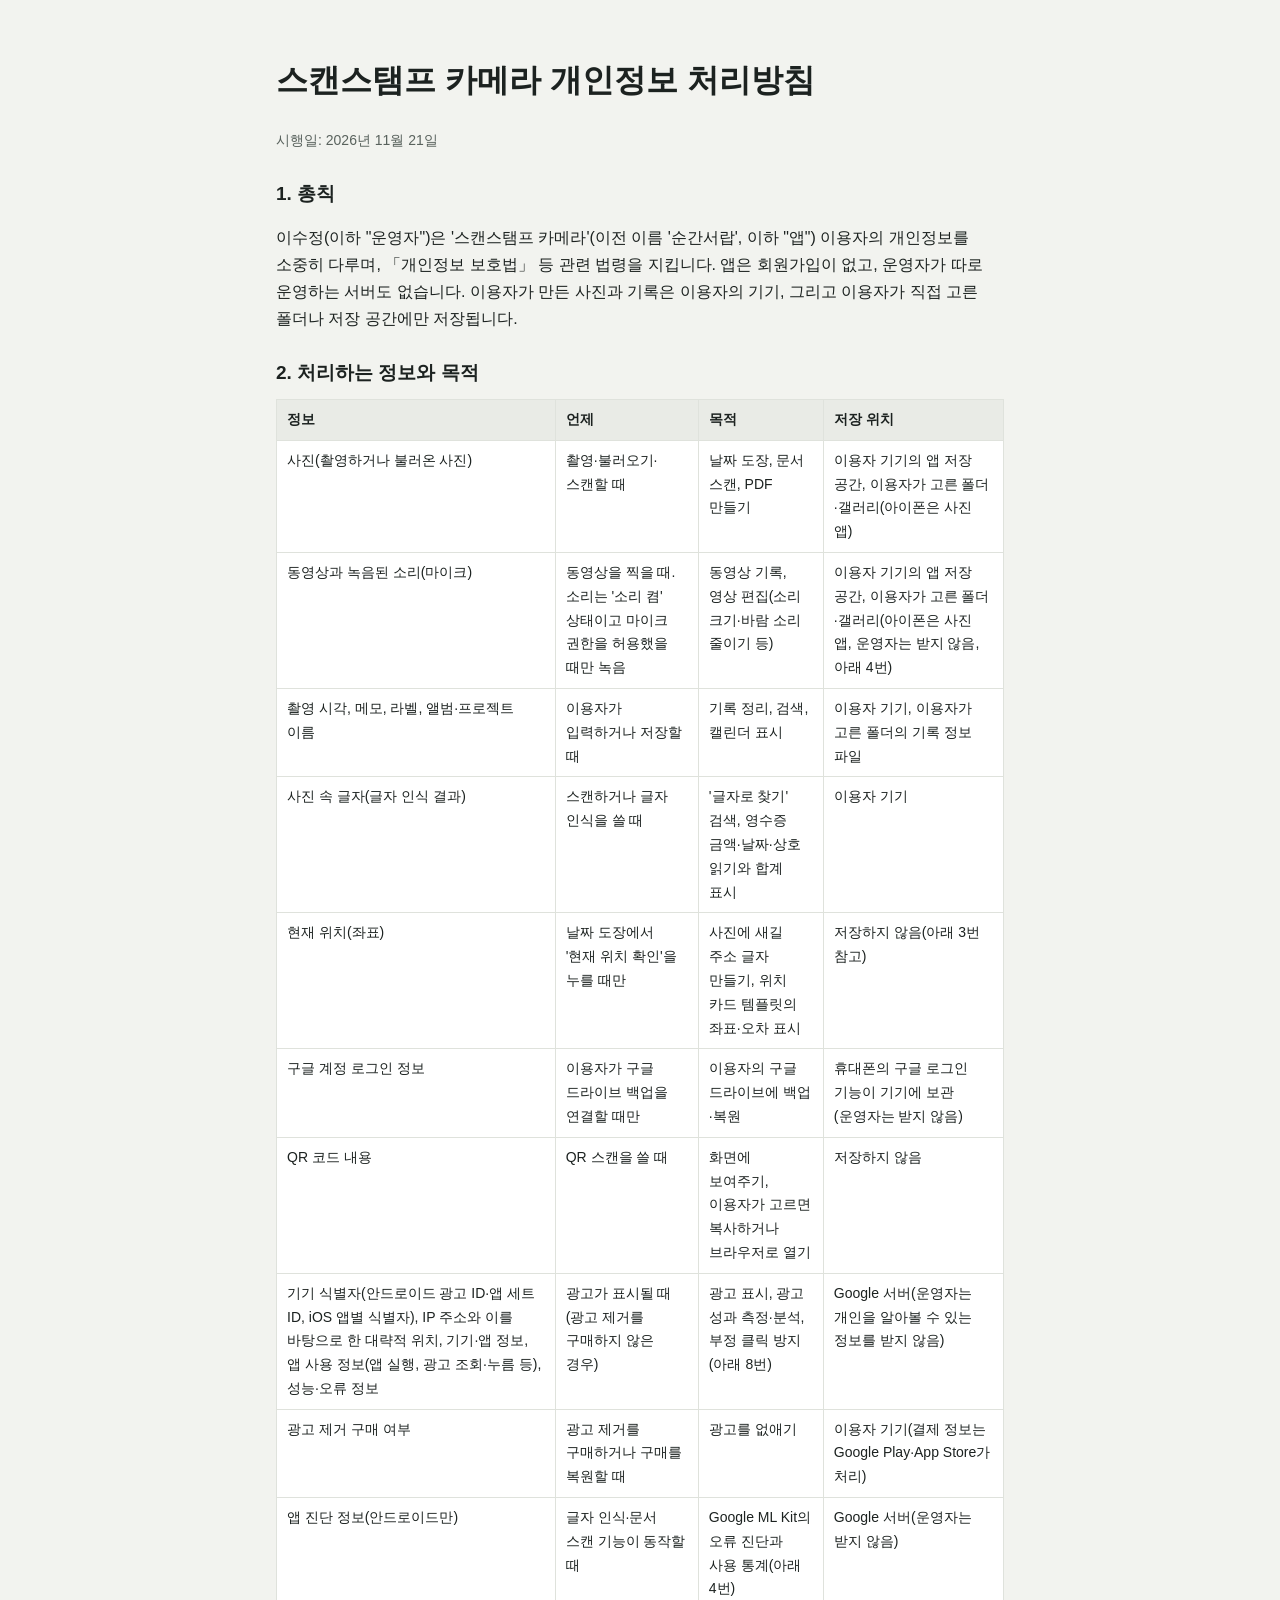
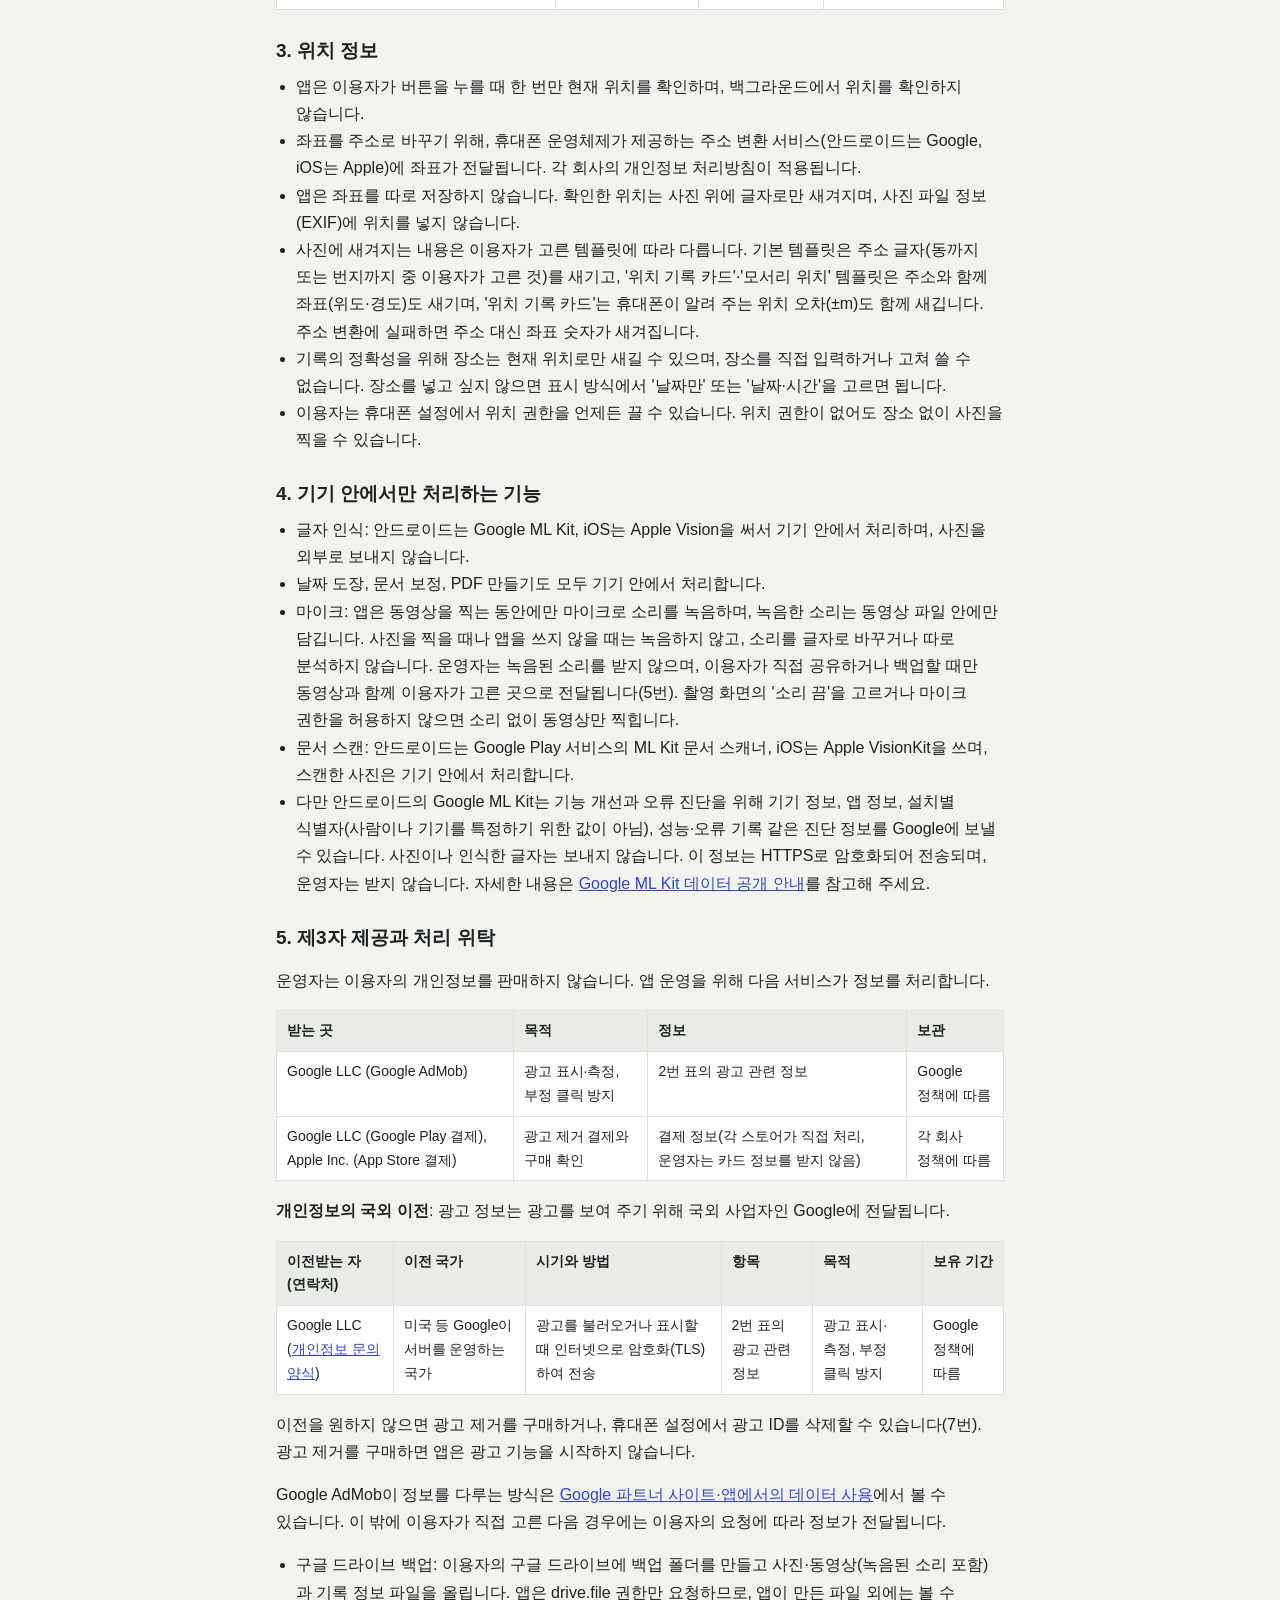
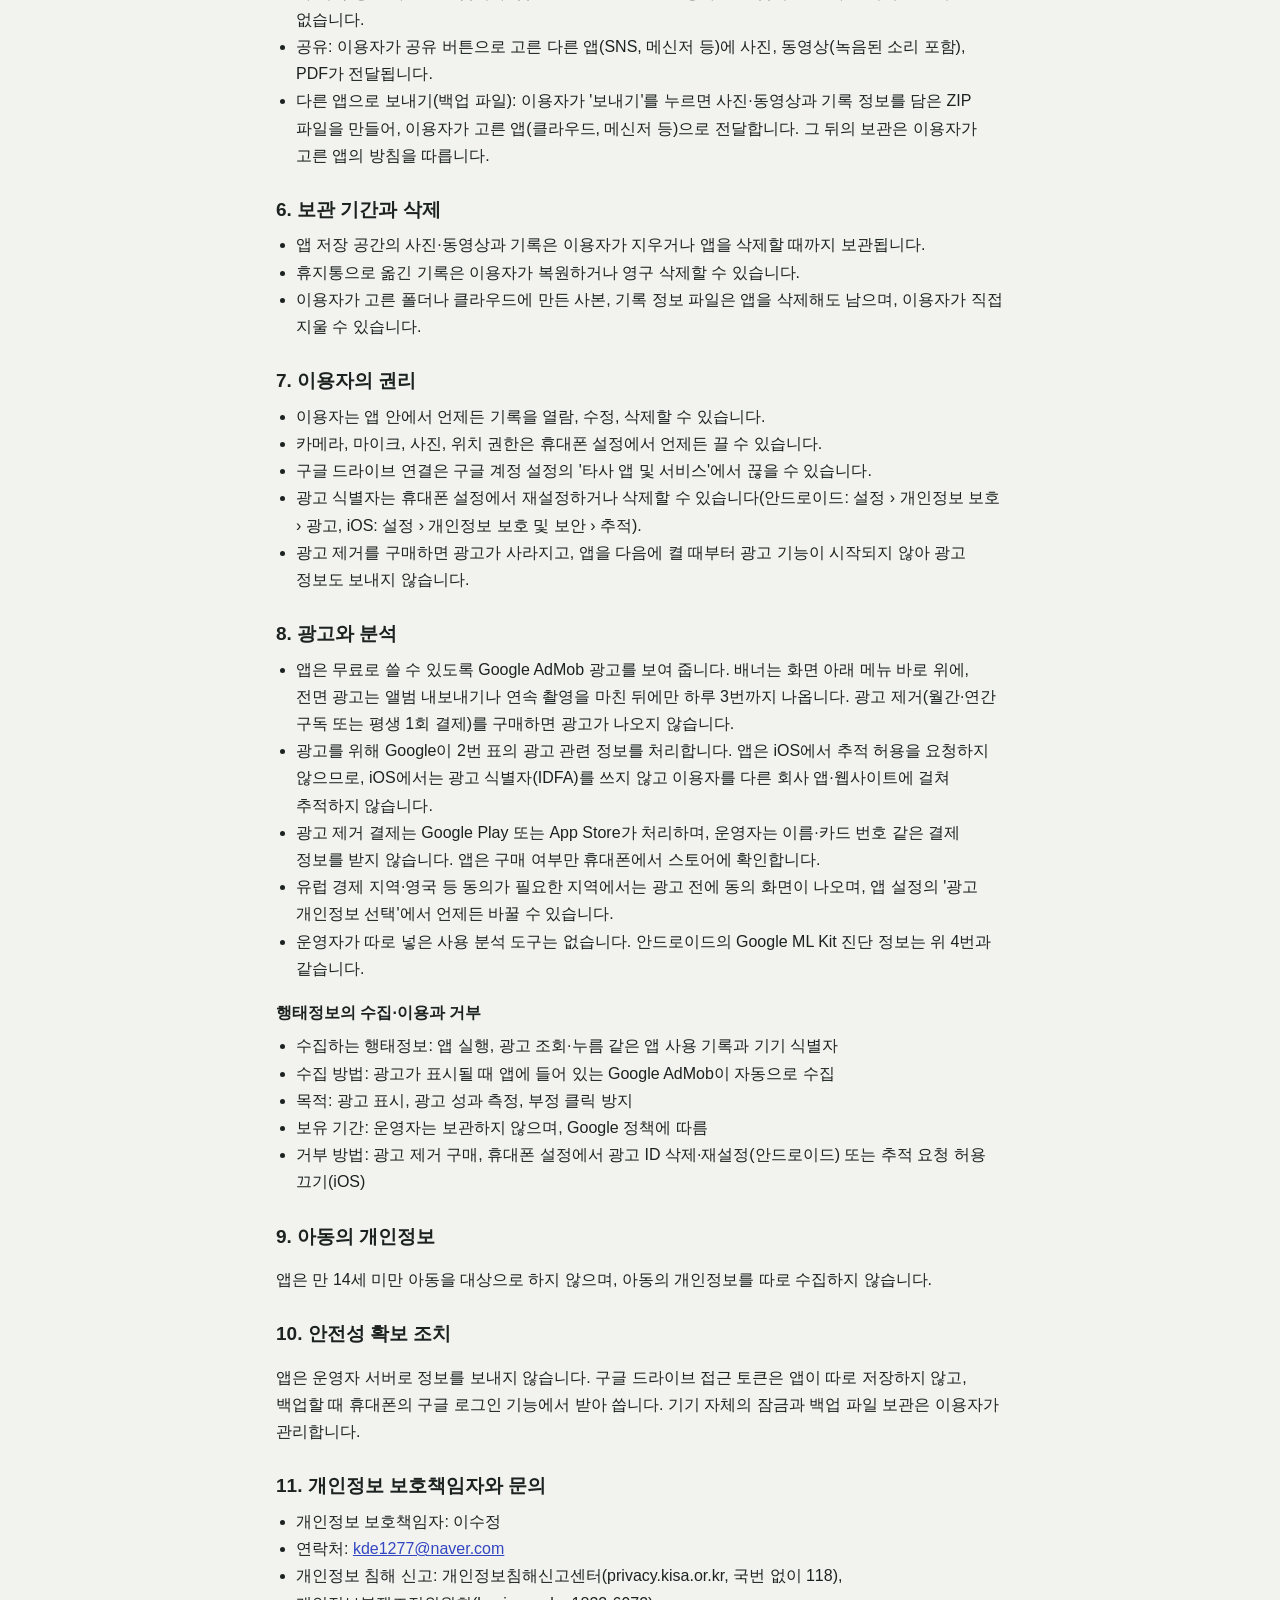
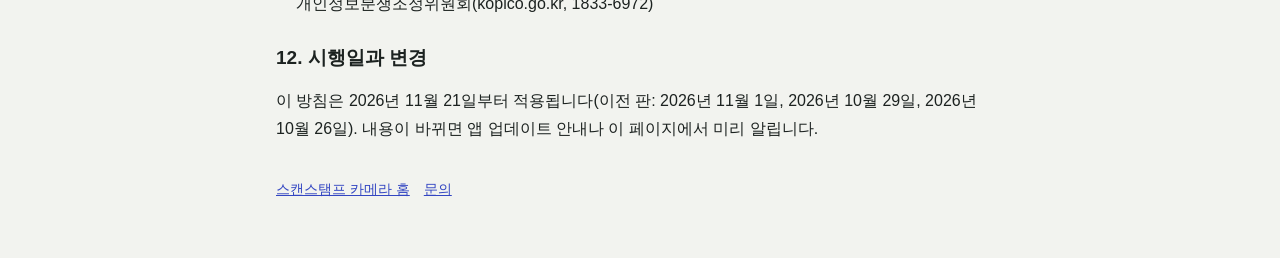
==== commit 1928e5f3: "처리방침: 아이폰 사진 앱 저장 반영 Co-Authored-By: Claude Opus 5.5 <noreply@anthropic.com> Claude-Session: https:/" ====
--- a/privacy.html
+++ b/privacy.html
@@ -17,8 +17,8 @@
 <h2>2. 처리하는 정보와 목적</h2>
 <div class="table-wrap"><table>
 <tr><th>정보</th><th>언제</th><th>목적</th><th>저장 위치</th></tr>
-<tr><td>사진(촬영하거나 불러온 사진)</td><td>촬영·불러오기·스캔할 때</td><td>날짜 도장, 문서 스캔, PDF 만들기</td><td>이용자 기기의 앱 저장 공간, 이용자가 고른 폴더</td></tr>
-<tr><td>동영상과 녹음된 소리(마이크)</td><td>동영상을 찍을 때. 소리는 '소리 켬' 상태이고 마이크 권한을 허용했을 때만 녹음</td><td>동영상 기록, 영상 편집(소리 크기·바람 소리 줄이기 등)</td><td>이용자 기기의 앱 저장 공간, 이용자가 고른 폴더·갤러리(운영자는 받지 않음, 아래 4번)</td></tr>
+<tr><td>사진(촬영하거나 불러온 사진)</td><td>촬영·불러오기·스캔할 때</td><td>날짜 도장, 문서 스캔, PDF 만들기</td><td>이용자 기기의 앱 저장 공간, 이용자가 고른 폴더·갤러리(아이폰은 사진 앱)</td></tr>
+<tr><td>동영상과 녹음된 소리(마이크)</td><td>동영상을 찍을 때. 소리는 '소리 켬' 상태이고 마이크 권한을 허용했을 때만 녹음</td><td>동영상 기록, 영상 편집(소리 크기·바람 소리 줄이기 등)</td><td>이용자 기기의 앱 저장 공간, 이용자가 고른 폴더·갤러리(아이폰은 사진 앱, 운영자는 받지 않음, 아래 4번)</td></tr>
 <tr><td>촬영 시각, 메모, 라벨, 앨범·프로젝트 이름</td><td>이용자가 입력하거나 저장할 때</td><td>기록 정리, 검색, 캘린더 표시</td><td>이용자 기기, 이용자가 고른 폴더의 기록 정보 파일</td></tr>
 <tr><td>사진 속 글자(글자 인식 결과)</td><td>스캔하거나 글자 인식을 쓸 때</td><td>'글자로 찾기' 검색, 영수증 금액·날짜·상호 읽기와 합계 표시</td><td>이용자 기기</td></tr>
 <tr><td>현재 위치(좌표)</td><td>날짜 도장에서 '현재 위치 확인'을 누를 때만</td><td>사진에 새길 주소 글자 만들기, 위치 카드 템플릿의 좌표·오차 표시</td><td>저장하지 않음(아래 3번 참고)</td></tr>
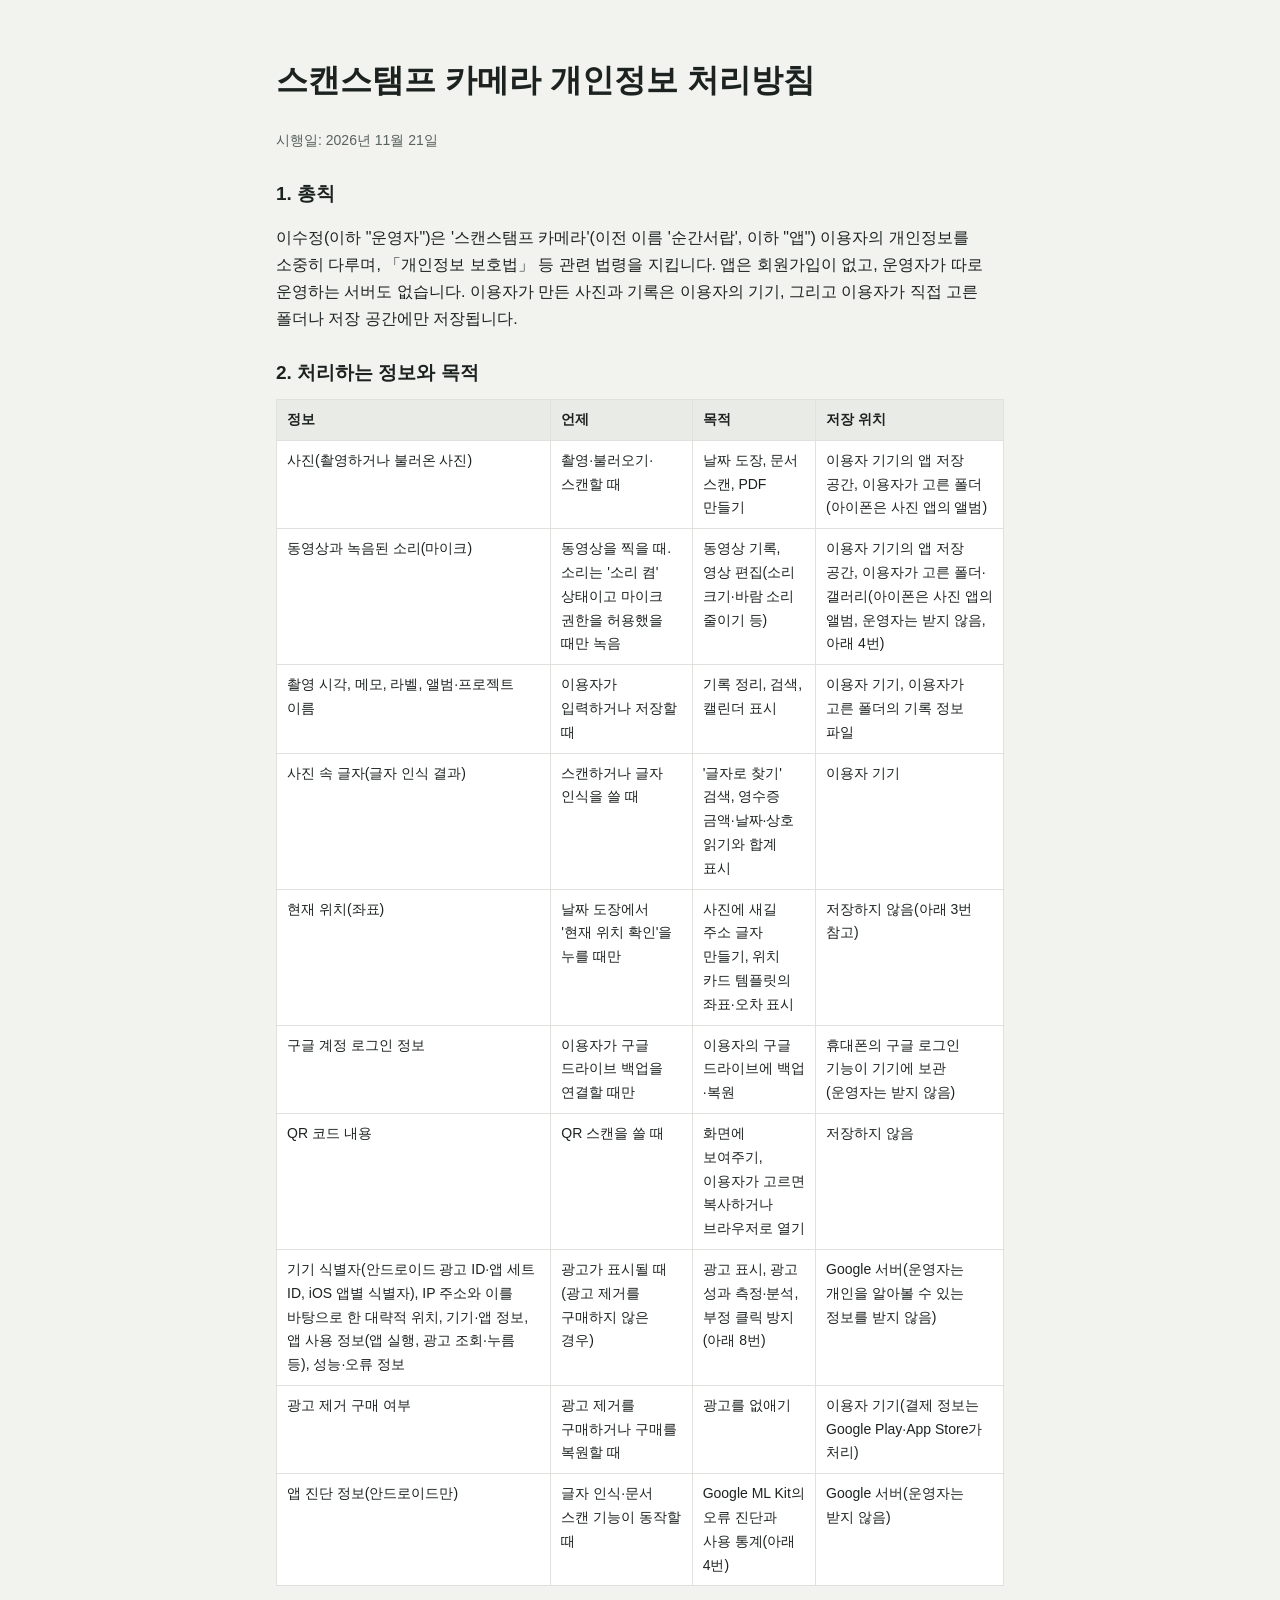
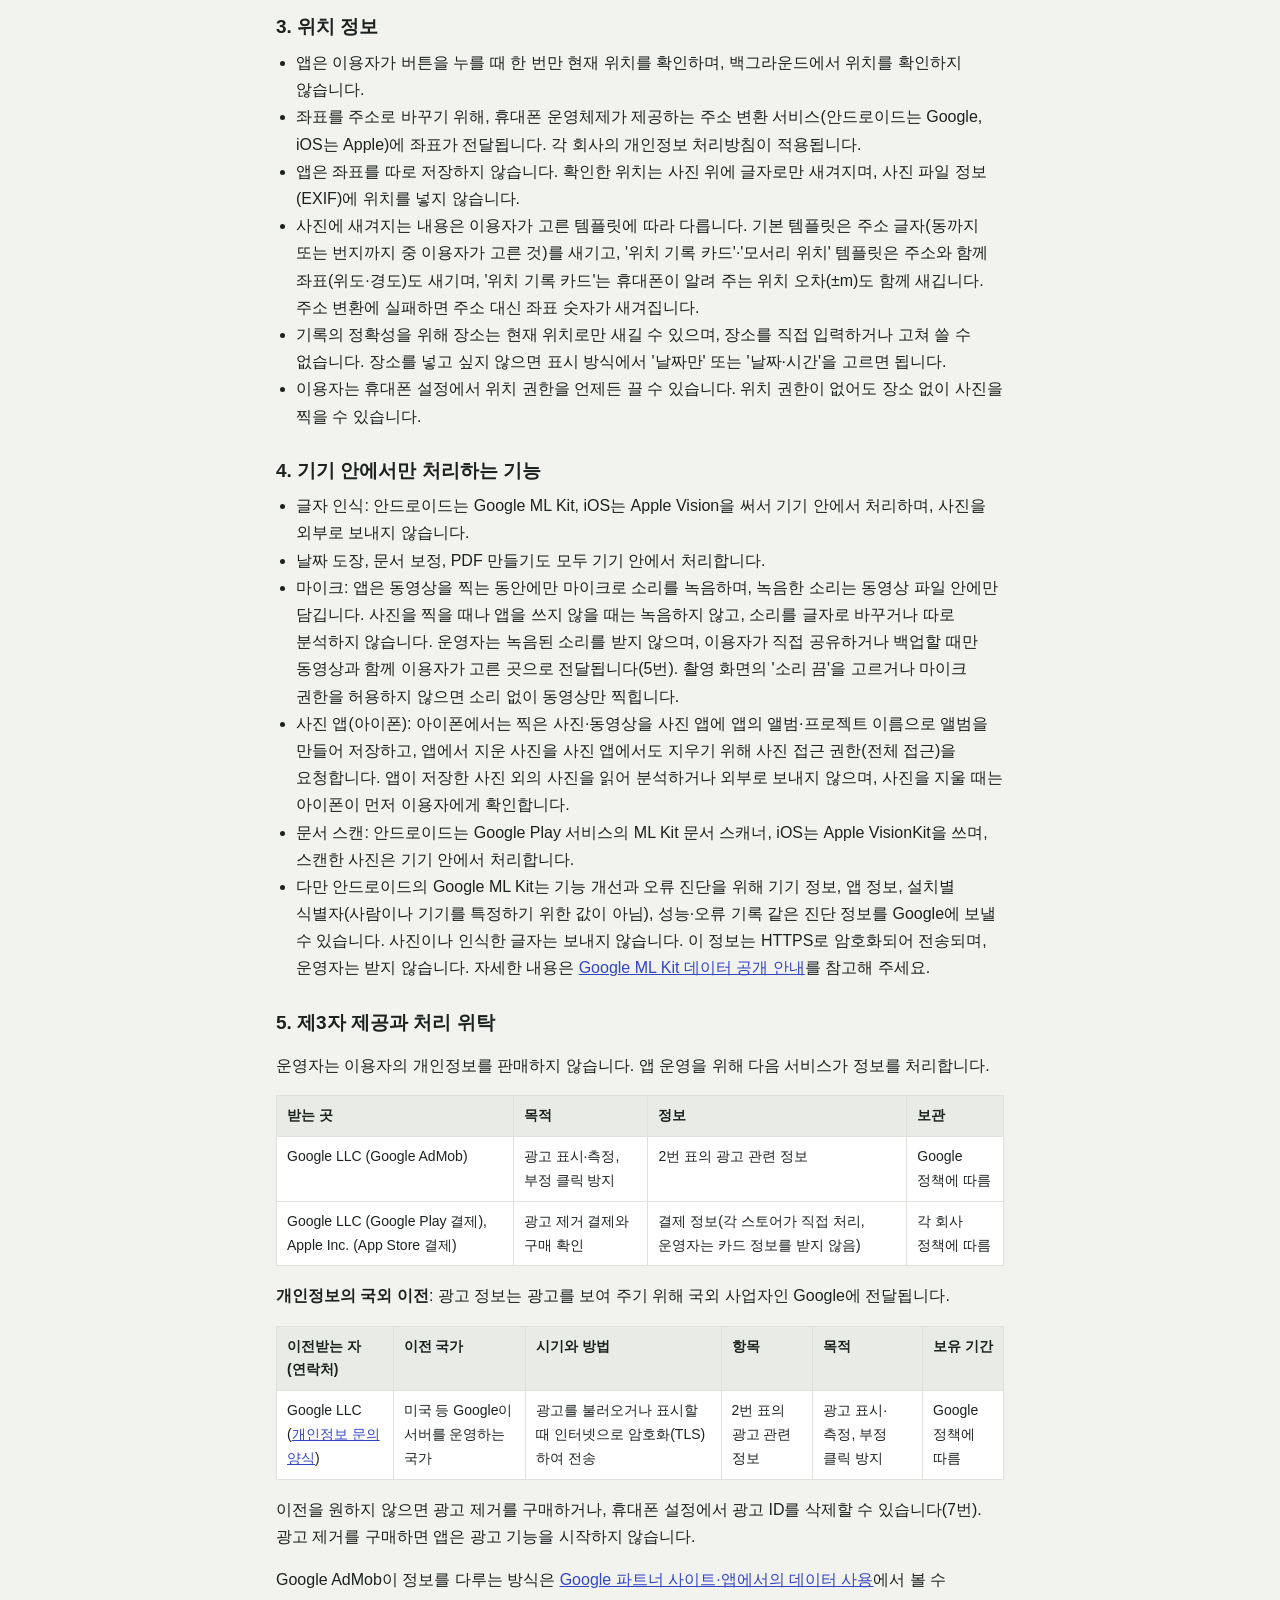
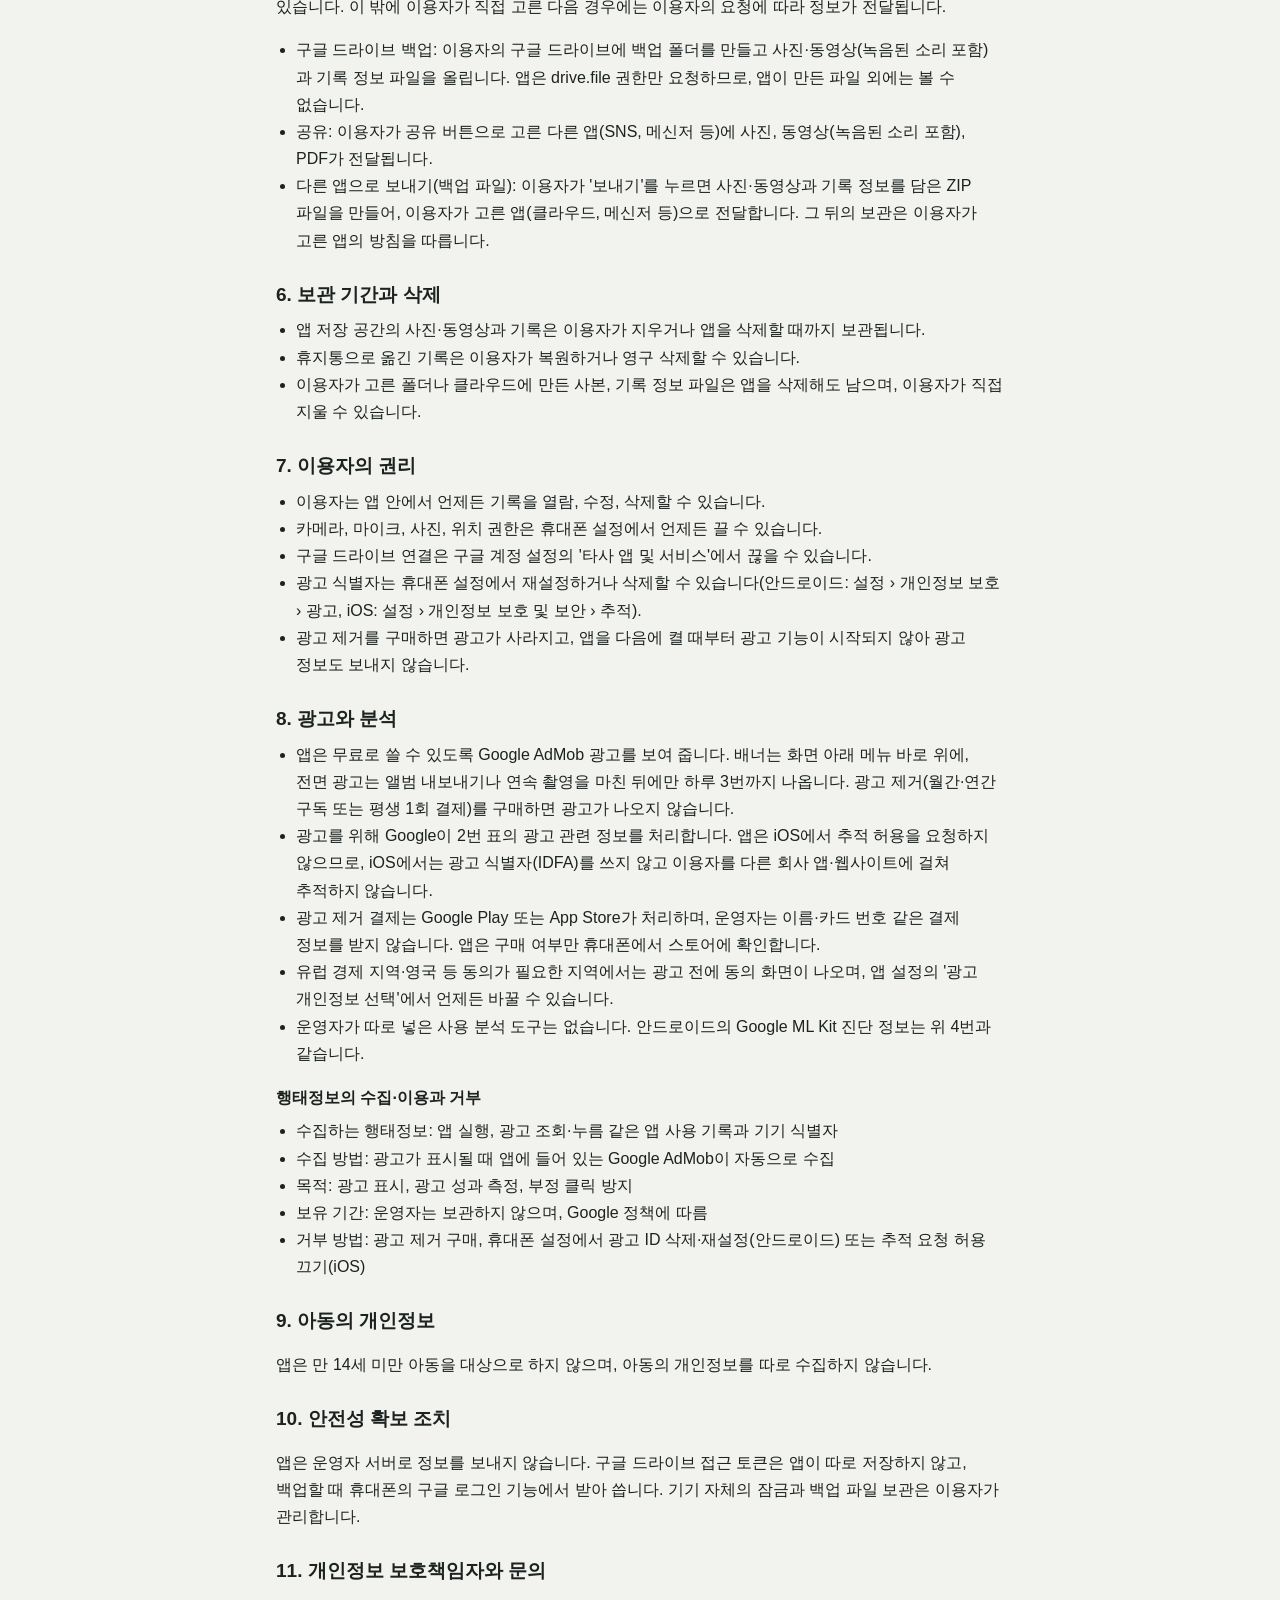
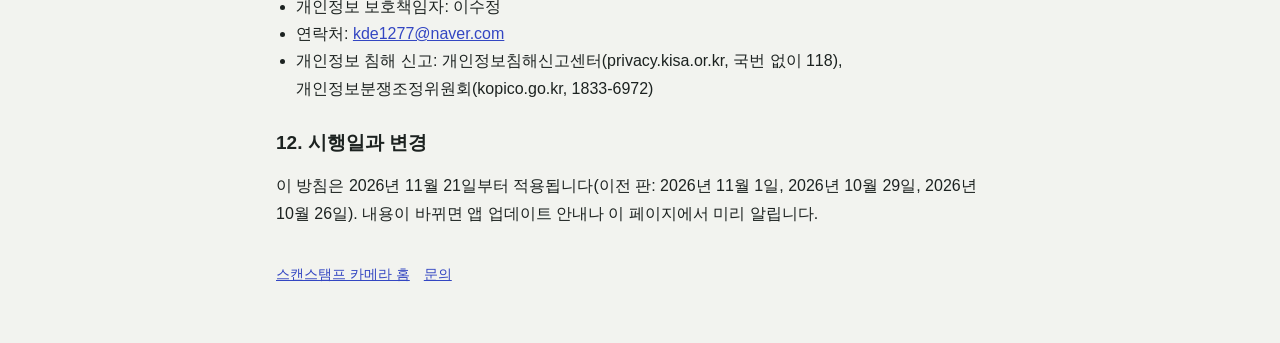
==== commit 51f1d10b: "처리방침: 아이폰은 사진 앱 앨범에 저장(전체 접근 권한 용도) 반영 Co-Authored-By: Claude Opus 5.5 <noreply@anthropic.com> Claud" ====
--- a/privacy.html
+++ b/privacy.html
@@ -17,8 +17,8 @@
 <h2>2. 처리하는 정보와 목적</h2>
 <div class="table-wrap"><table>
 <tr><th>정보</th><th>언제</th><th>목적</th><th>저장 위치</th></tr>
-<tr><td>사진(촬영하거나 불러온 사진)</td><td>촬영·불러오기·스캔할 때</td><td>날짜 도장, 문서 스캔, PDF 만들기</td><td>이용자 기기의 앱 저장 공간, 이용자가 고른 폴더·갤러리(아이폰은 사진 앱)</td></tr>
-<tr><td>동영상과 녹음된 소리(마이크)</td><td>동영상을 찍을 때. 소리는 '소리 켬' 상태이고 마이크 권한을 허용했을 때만 녹음</td><td>동영상 기록, 영상 편집(소리 크기·바람 소리 줄이기 등)</td><td>이용자 기기의 앱 저장 공간, 이용자가 고른 폴더·갤러리(아이폰은 사진 앱, 운영자는 받지 않음, 아래 4번)</td></tr>
+<tr><td>사진(촬영하거나 불러온 사진)</td><td>촬영·불러오기·스캔할 때</td><td>날짜 도장, 문서 스캔, PDF 만들기</td><td>이용자 기기의 앱 저장 공간, 이용자가 고른 폴더(아이폰은 사진 앱의 앨범)</td></tr>
+<tr><td>동영상과 녹음된 소리(마이크)</td><td>동영상을 찍을 때. 소리는 '소리 켬' 상태이고 마이크 권한을 허용했을 때만 녹음</td><td>동영상 기록, 영상 편집(소리 크기·바람 소리 줄이기 등)</td><td>이용자 기기의 앱 저장 공간, 이용자가 고른 폴더·갤러리(아이폰은 사진 앱의 앨범, 운영자는 받지 않음, 아래 4번)</td></tr>
 <tr><td>촬영 시각, 메모, 라벨, 앨범·프로젝트 이름</td><td>이용자가 입력하거나 저장할 때</td><td>기록 정리, 검색, 캘린더 표시</td><td>이용자 기기, 이용자가 고른 폴더의 기록 정보 파일</td></tr>
 <tr><td>사진 속 글자(글자 인식 결과)</td><td>스캔하거나 글자 인식을 쓸 때</td><td>'글자로 찾기' 검색, 영수증 금액·날짜·상호 읽기와 합계 표시</td><td>이용자 기기</td></tr>
 <tr><td>현재 위치(좌표)</td><td>날짜 도장에서 '현재 위치 확인'을 누를 때만</td><td>사진에 새길 주소 글자 만들기, 위치 카드 템플릿의 좌표·오차 표시</td><td>저장하지 않음(아래 3번 참고)</td></tr>
@@ -44,6 +44,7 @@
 <li>글자 인식: 안드로이드는 Google ML Kit, iOS는 Apple Vision을 써서 기기 안에서 처리하며, 사진을 외부로 보내지 않습니다.</li>
 <li>날짜 도장, 문서 보정, PDF 만들기도 모두 기기 안에서 처리합니다.</li>
 <li>마이크: 앱은 동영상을 찍는 동안에만 마이크로 소리를 녹음하며, 녹음한 소리는 동영상 파일 안에만 담깁니다. 사진을 찍을 때나 앱을 쓰지 않을 때는 녹음하지 않고, 소리를 글자로 바꾸거나 따로 분석하지 않습니다. 운영자는 녹음된 소리를 받지 않으며, 이용자가 직접 공유하거나 백업할 때만 동영상과 함께 이용자가 고른 곳으로 전달됩니다(5번). 촬영 화면의 '소리 끔'을 고르거나 마이크 권한을 허용하지 않으면 소리 없이 동영상만 찍힙니다.</li>
+<li>사진 앱(아이폰): 아이폰에서는 찍은 사진·동영상을 사진 앱에 앱의 앨범·프로젝트 이름으로 앨범을 만들어 저장하고, 앱에서 지운 사진을 사진 앱에서도 지우기 위해 사진 접근 권한(전체 접근)을 요청합니다. 앱이 저장한 사진 외의 사진을 읽어 분석하거나 외부로 보내지 않으며, 사진을 지울 때는 아이폰이 먼저 이용자에게 확인합니다.</li>
 <li>문서 스캔: 안드로이드는 Google Play 서비스의 ML Kit 문서 스캐너, iOS는 Apple VisionKit을 쓰며, 스캔한 사진은 기기 안에서 처리합니다.</li>
 <li>다만 안드로이드의 Google ML Kit는 기능 개선과 오류 진단을 위해 기기 정보, 앱 정보, 설치별 식별자(사람이나 기기를 특정하기 위한 값이 아님), 성능·오류 기록 같은 진단 정보를 Google에 보낼 수 있습니다. 사진이나 인식한 글자는 보내지 않습니다. 이 정보는 HTTPS로 암호화되어 전송되며, 운영자는 받지 않습니다. 자세한 내용은 <a href="https://developers.google.com/ml-kit/android-data-disclosure">Google ML Kit 데이터 공개 안내</a>를 참고해 주세요.</li>
 </ul>
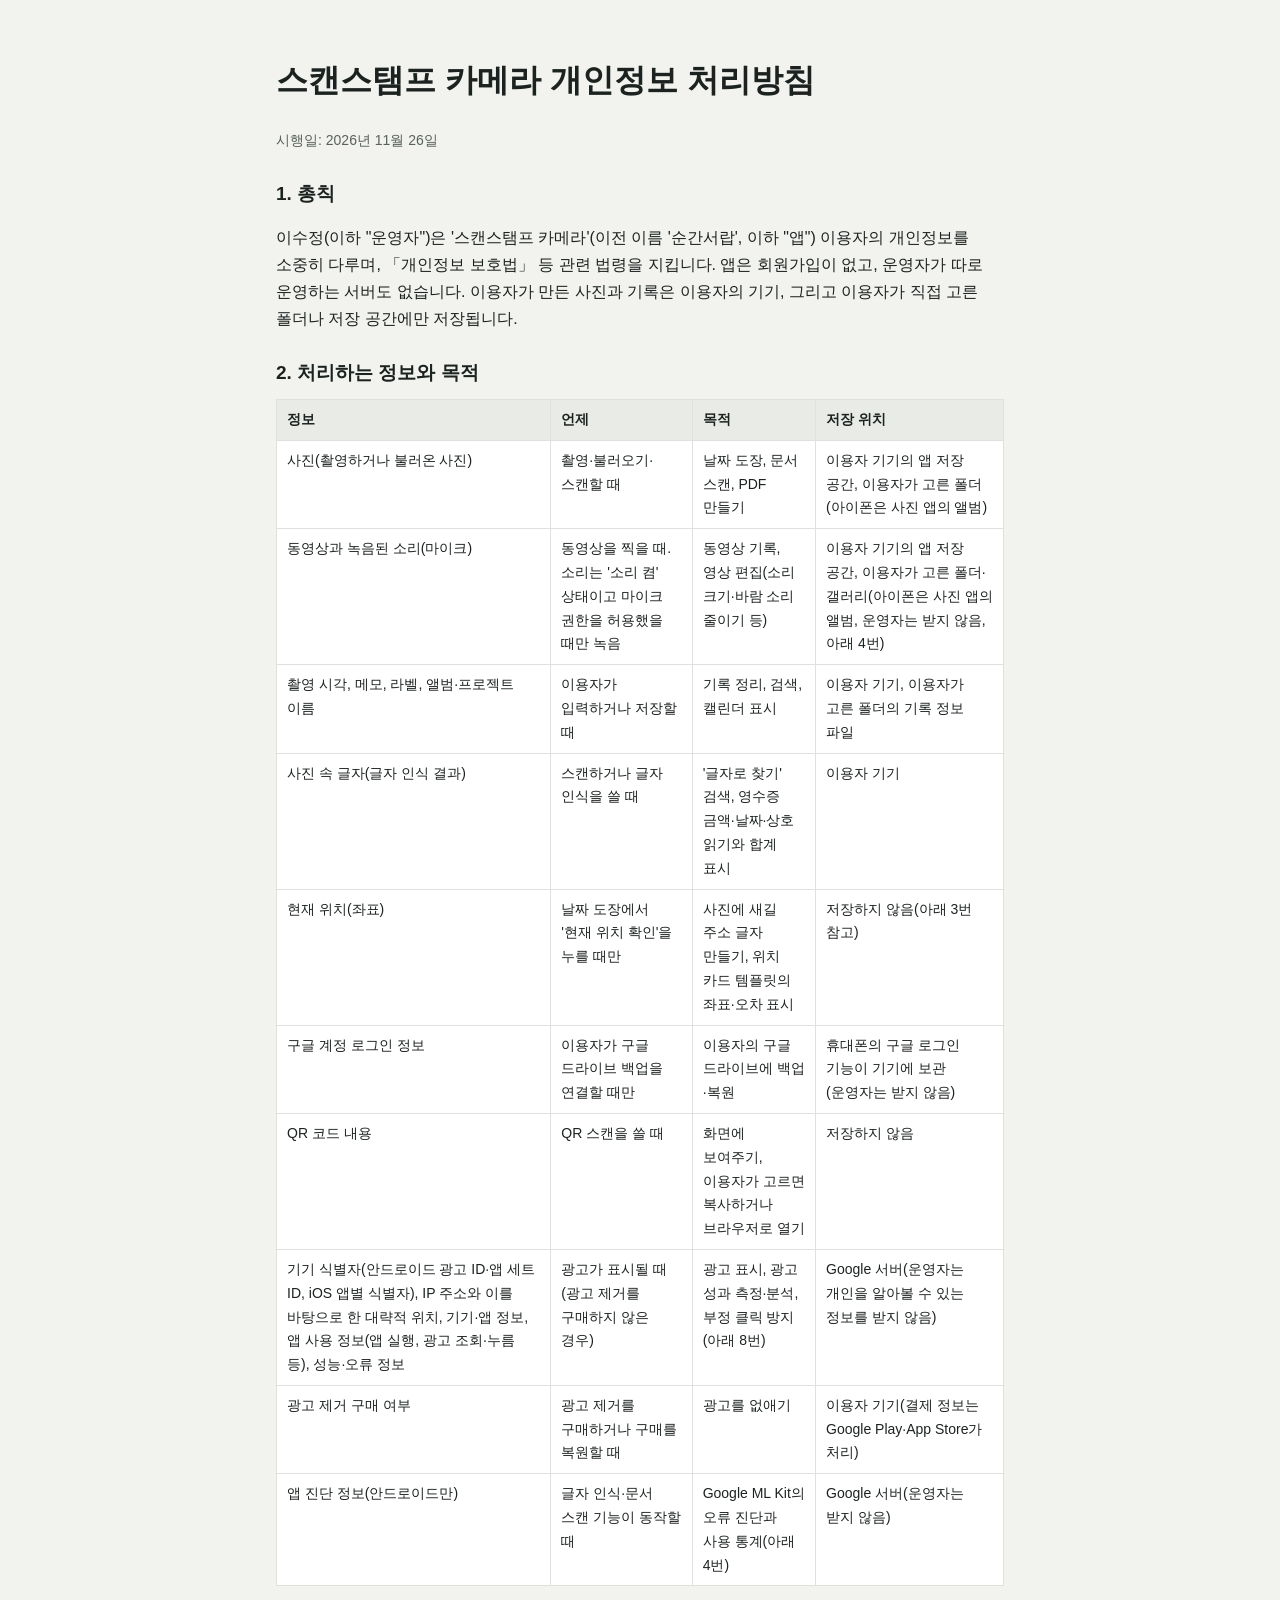
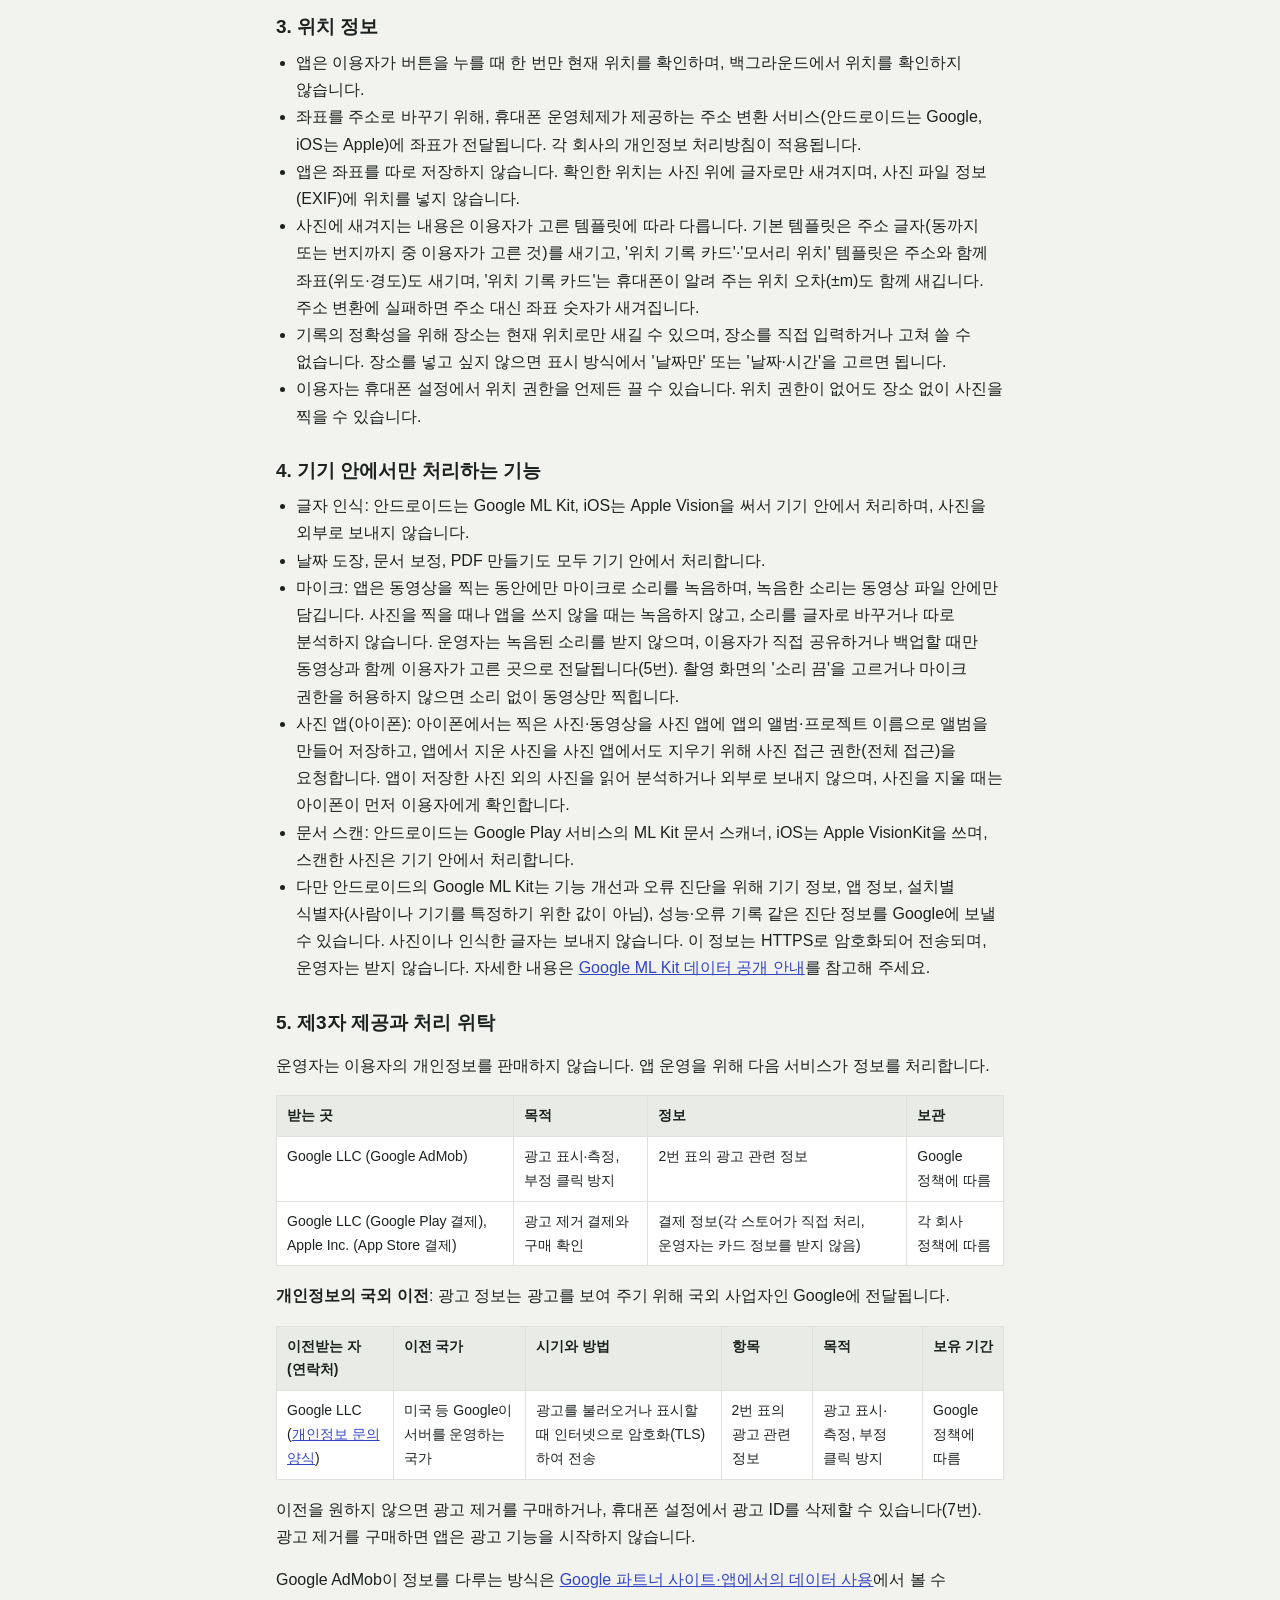
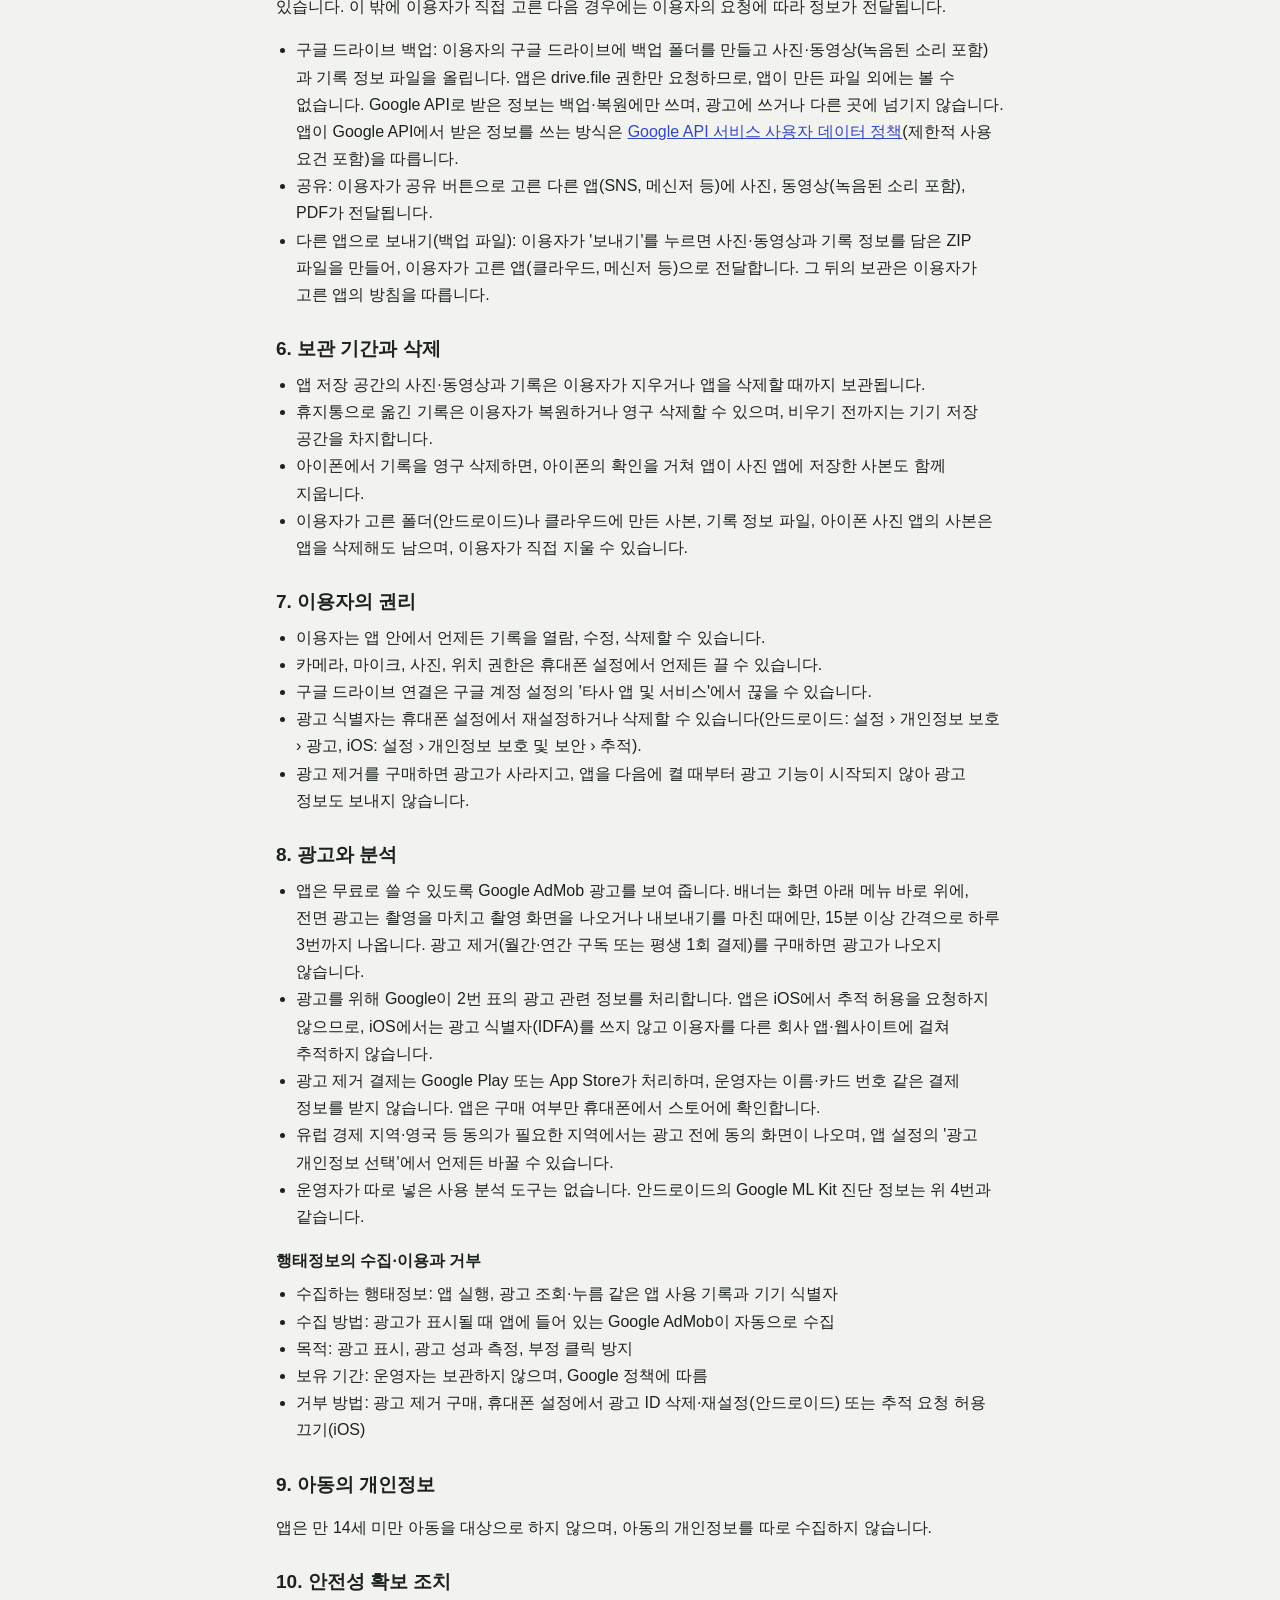
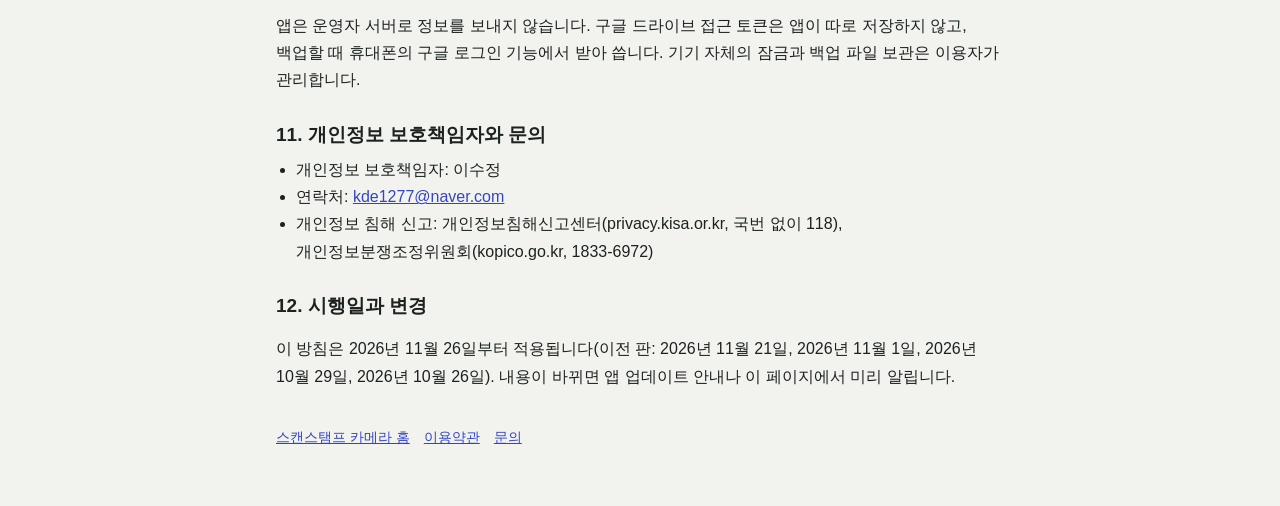
==== commit 263066be: "이용약관 페이지 추가, 처리방침에 광고 시점·Google API 제한적 사용·삭제 범위 반영 Co-Authored-By: Claude Opus 5.5 <noreply@anthrop" ====
--- a/privacy.html
+++ b/privacy.html
@@ -9,7 +9,7 @@
 <body>
 <main>
 <h1>스캔스탬프 카메라 개인정보 처리방침</h1>
-<p class="muted">시행일: 2026년 11월 21일</p>
+<p class="muted">시행일: 2026년 11월 26일</p>
 
 <h2>1. 총칙</h2>
 <p>이수정(이하 "운영자")은 '스캔스탬프 카메라'(이전 이름 '순간서랍', 이하 "앱") 이용자의 개인정보를 소중히 다루며, 「개인정보 보호법」 등 관련 법령을 지킵니다. 앱은 회원가입이 없고, 운영자가 따로 운영하는 서버도 없습니다. 이용자가 만든 사진과 기록은 이용자의 기기, 그리고 이용자가 직접 고른 폴더나 저장 공간에만 저장됩니다.</p>
@@ -64,7 +64,7 @@
 <p>이전을 원하지 않으면 광고 제거를 구매하거나, 휴대폰 설정에서 광고 ID를 삭제할 수 있습니다(7번). 광고 제거를 구매하면 앱은 광고 기능을 시작하지 않습니다.</p>
 <p>Google AdMob이 정보를 다루는 방식은 <a href="https://policies.google.com/technologies/partner-sites">Google 파트너 사이트·앱에서의 데이터 사용</a>에서 볼 수 있습니다. 이 밖에 이용자가 직접 고른 다음 경우에는 이용자의 요청에 따라 정보가 전달됩니다.</p>
 <ul>
-<li>구글 드라이브 백업: 이용자의 구글 드라이브에 백업 폴더를 만들고 사진·동영상(녹음된 소리 포함)과 기록 정보 파일을 올립니다. 앱은 drive.file 권한만 요청하므로, 앱이 만든 파일 외에는 볼 수 없습니다.</li>
+<li>구글 드라이브 백업: 이용자의 구글 드라이브에 백업 폴더를 만들고 사진·동영상(녹음된 소리 포함)과 기록 정보 파일을 올립니다. 앱은 drive.file 권한만 요청하므로, 앱이 만든 파일 외에는 볼 수 없습니다. Google API로 받은 정보는 백업·복원에만 쓰며, 광고에 쓰거나 다른 곳에 넘기지 않습니다. 앱이 Google API에서 받은 정보를 쓰는 방식은 <a href="https://developers.google.com/terms/api-services-user-data-policy">Google API 서비스 사용자 데이터 정책</a>(제한적 사용 요건 포함)을 따릅니다.</li>
 <li>공유: 이용자가 공유 버튼으로 고른 다른 앱(SNS, 메신저 등)에 사진, 동영상(녹음된 소리 포함), PDF가 전달됩니다.</li>
 <li>다른 앱으로 보내기(백업 파일): 이용자가 '보내기'를 누르면 사진·동영상과 기록 정보를 담은 ZIP 파일을 만들어, 이용자가 고른 앱(클라우드, 메신저 등)으로 전달합니다. 그 뒤의 보관은 이용자가 고른 앱의 방침을 따릅니다.</li>
 </ul>
@@ -72,8 +72,9 @@
 <h2>6. 보관 기간과 삭제</h2>
 <ul>
 <li>앱 저장 공간의 사진·동영상과 기록은 이용자가 지우거나 앱을 삭제할 때까지 보관됩니다.</li>
-<li>휴지통으로 옮긴 기록은 이용자가 복원하거나 영구 삭제할 수 있습니다.</li>
-<li>이용자가 고른 폴더나 클라우드에 만든 사본, 기록 정보 파일은 앱을 삭제해도 남으며, 이용자가 직접 지울 수 있습니다.</li>
+<li>휴지통으로 옮긴 기록은 이용자가 복원하거나 영구 삭제할 수 있으며, 비우기 전까지는 기기 저장 공간을 차지합니다.</li>
+<li>아이폰에서 기록을 영구 삭제하면, 아이폰의 확인을 거쳐 앱이 사진 앱에 저장한 사본도 함께 지웁니다.</li>
+<li>이용자가 고른 폴더(안드로이드)나 클라우드에 만든 사본, 기록 정보 파일, 아이폰 사진 앱의 사본은 앱을 삭제해도 남으며, 이용자가 직접 지울 수 있습니다.</li>
 </ul>
 
 <h2>7. 이용자의 권리</h2>
@@ -87,7 +88,7 @@
 
 <h2>8. 광고와 분석</h2>
 <ul>
-<li>앱은 무료로 쓸 수 있도록 Google AdMob 광고를 보여 줍니다. 배너는 화면 아래 메뉴 바로 위에, 전면 광고는 앨범 내보내기나 연속 촬영을 마친 뒤에만 하루 3번까지 나옵니다. 광고 제거(월간·연간 구독 또는 평생 1회 결제)를 구매하면 광고가 나오지 않습니다.</li>
+<li>앱은 무료로 쓸 수 있도록 Google AdMob 광고를 보여 줍니다. 배너는 화면 아래 메뉴 바로 위에, 전면 광고는 촬영을 마치고 촬영 화면을 나오거나 내보내기를 마친 때에만, 15분 이상 간격으로 하루 3번까지 나옵니다. 광고 제거(월간·연간 구독 또는 평생 1회 결제)를 구매하면 광고가 나오지 않습니다.</li>
 <li>광고를 위해 Google이 2번 표의 광고 관련 정보를 처리합니다. 앱은 iOS에서 추적 허용을 요청하지 않으므로, iOS에서는 광고 식별자(IDFA)를 쓰지 않고 이용자를 다른 회사 앱·웹사이트에 걸쳐 추적하지 않습니다.</li>
 <li>광고 제거 결제는 Google Play 또는 App Store가 처리하며, 운영자는 이름·카드 번호 같은 결제 정보를 받지 않습니다. 앱은 구매 여부만 휴대폰에서 스토어에 확인합니다.</li>
 <li>유럽 경제 지역·영국 등 동의가 필요한 지역에서는 광고 전에 동의 화면이 나오며, 앱 설정의 '광고 개인정보 선택'에서 언제든 바꿀 수 있습니다.</li>
@@ -117,9 +118,9 @@
 </ul>
 
 <h2>12. 시행일과 변경</h2>
-<p>이 방침은 2026년 11월 21일부터 적용됩니다(이전 판: 2026년 11월 1일, 2026년 10월 29일, 2026년 10월 26일). 내용이 바뀌면 앱 업데이트 안내나 이 페이지에서 미리 알립니다.</p>
+<p>이 방침은 2026년 11월 26일부터 적용됩니다(이전 판: 2026년 11월 21일, 2026년 11월 1일, 2026년 10월 29일, 2026년 10월 26일). 내용이 바뀌면 앱 업데이트 안내나 이 페이지에서 미리 알립니다.</p>
 
-<footer><a href="index.html">스캔스탬프 카메라 홈</a><a href="mailto:kde1277@naver.com">문의</a></footer>
+<footer><a href="index.html">스캔스탬프 카메라 홈</a><a href="terms.html">이용약관</a><a href="mailto:kde1277@naver.com">문의</a></footer>
 </main>
 </body>
 </html>
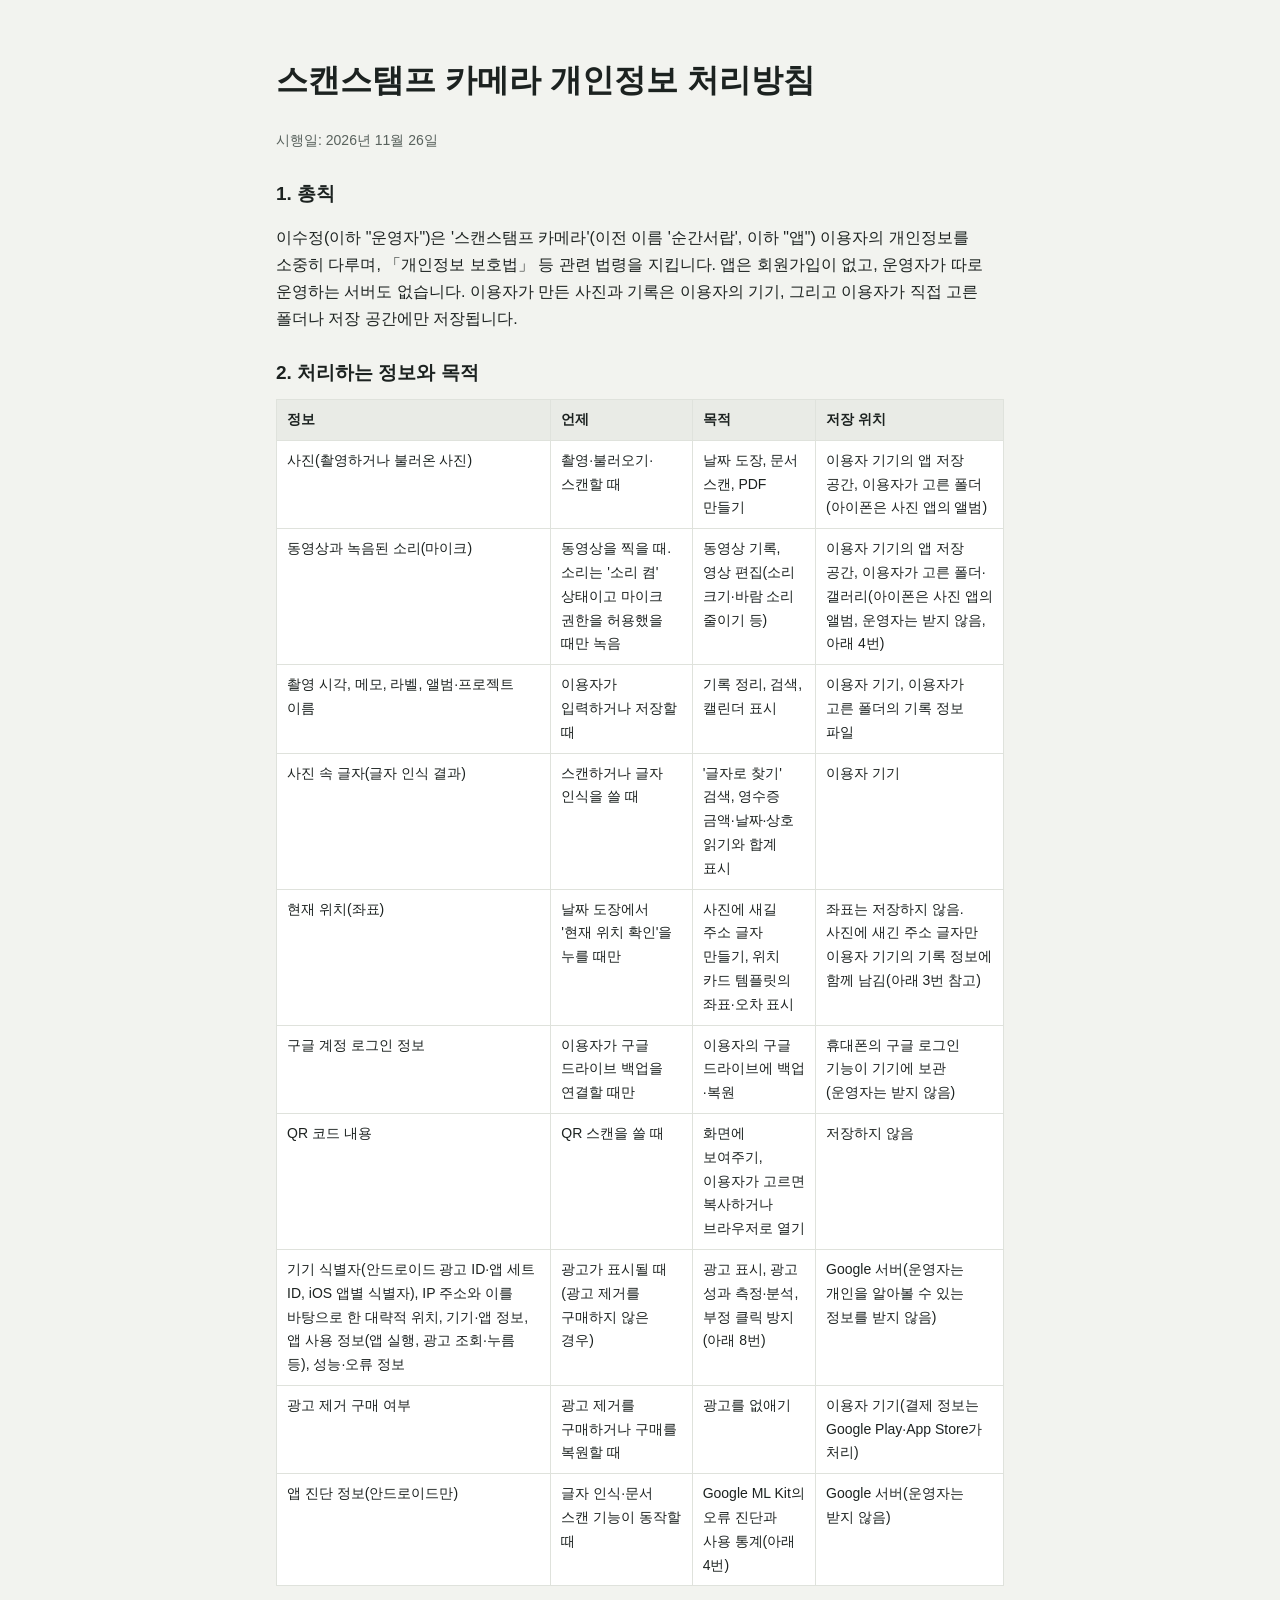
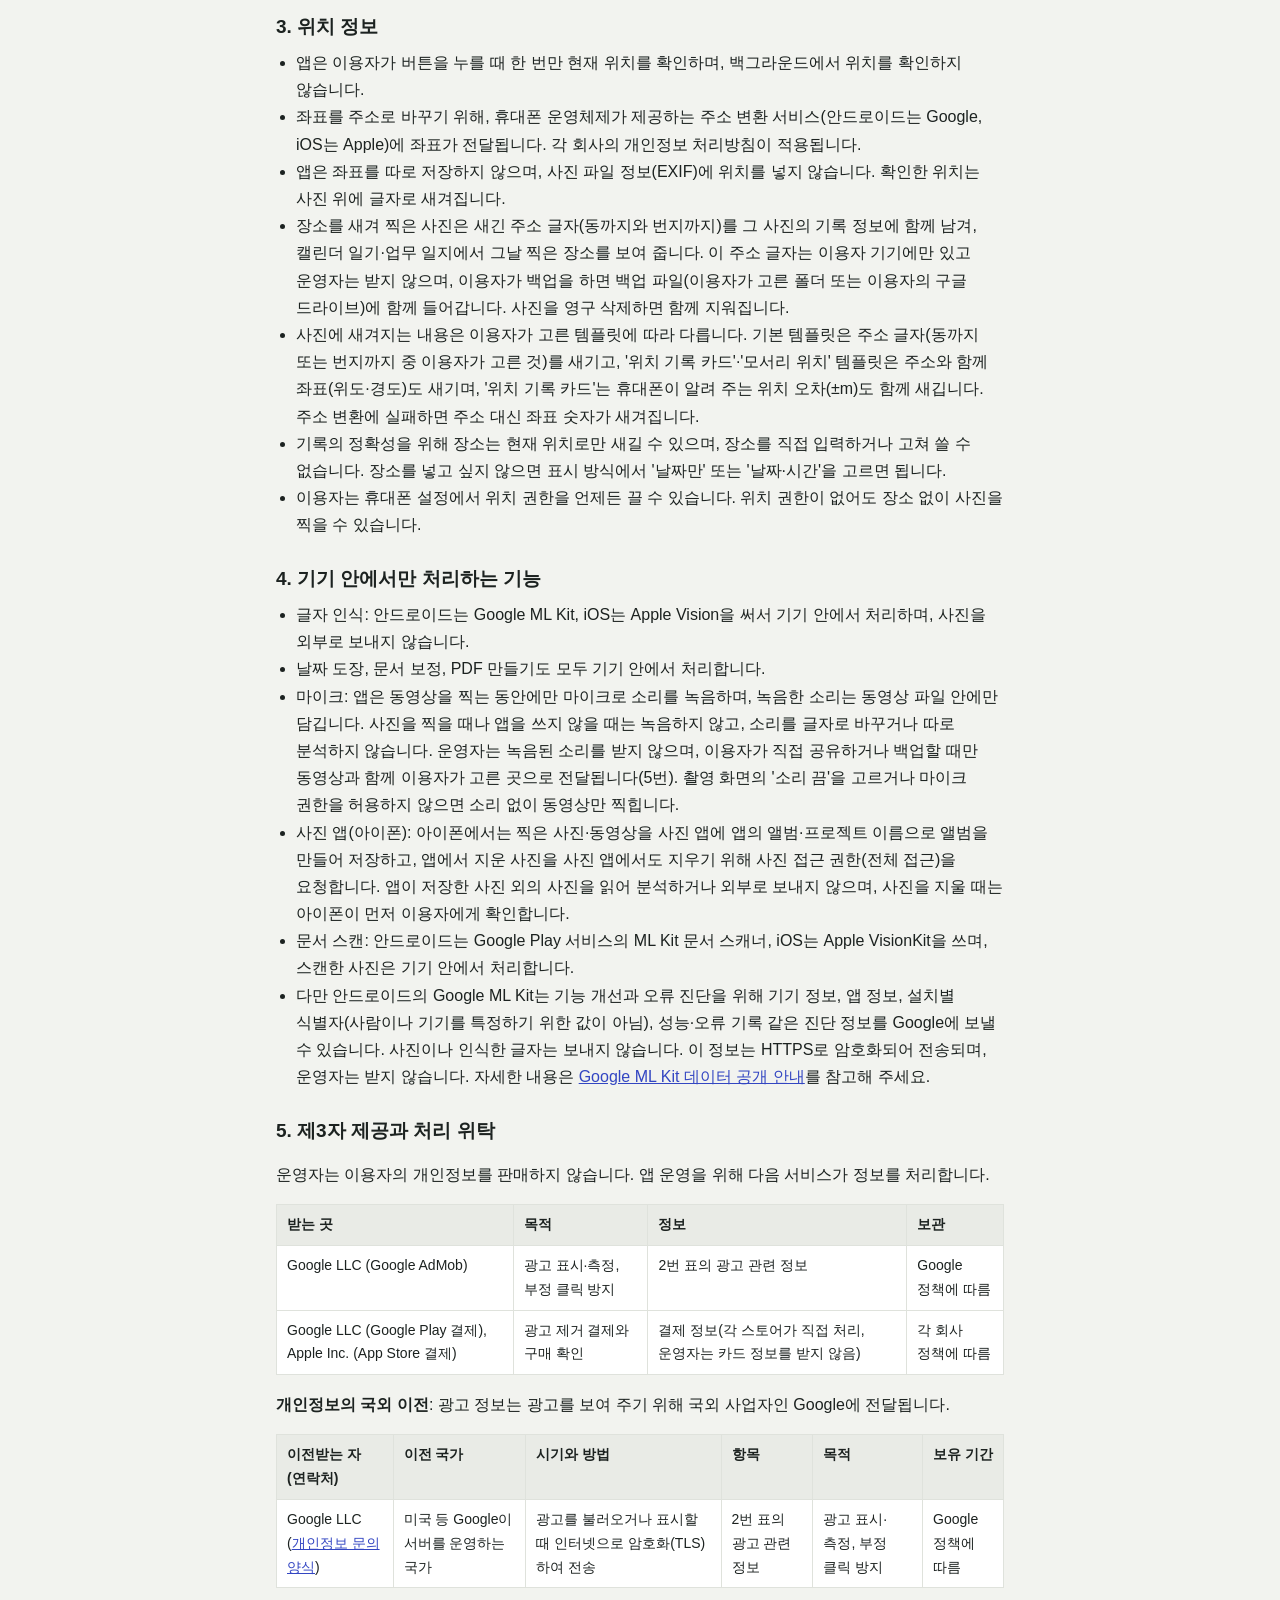
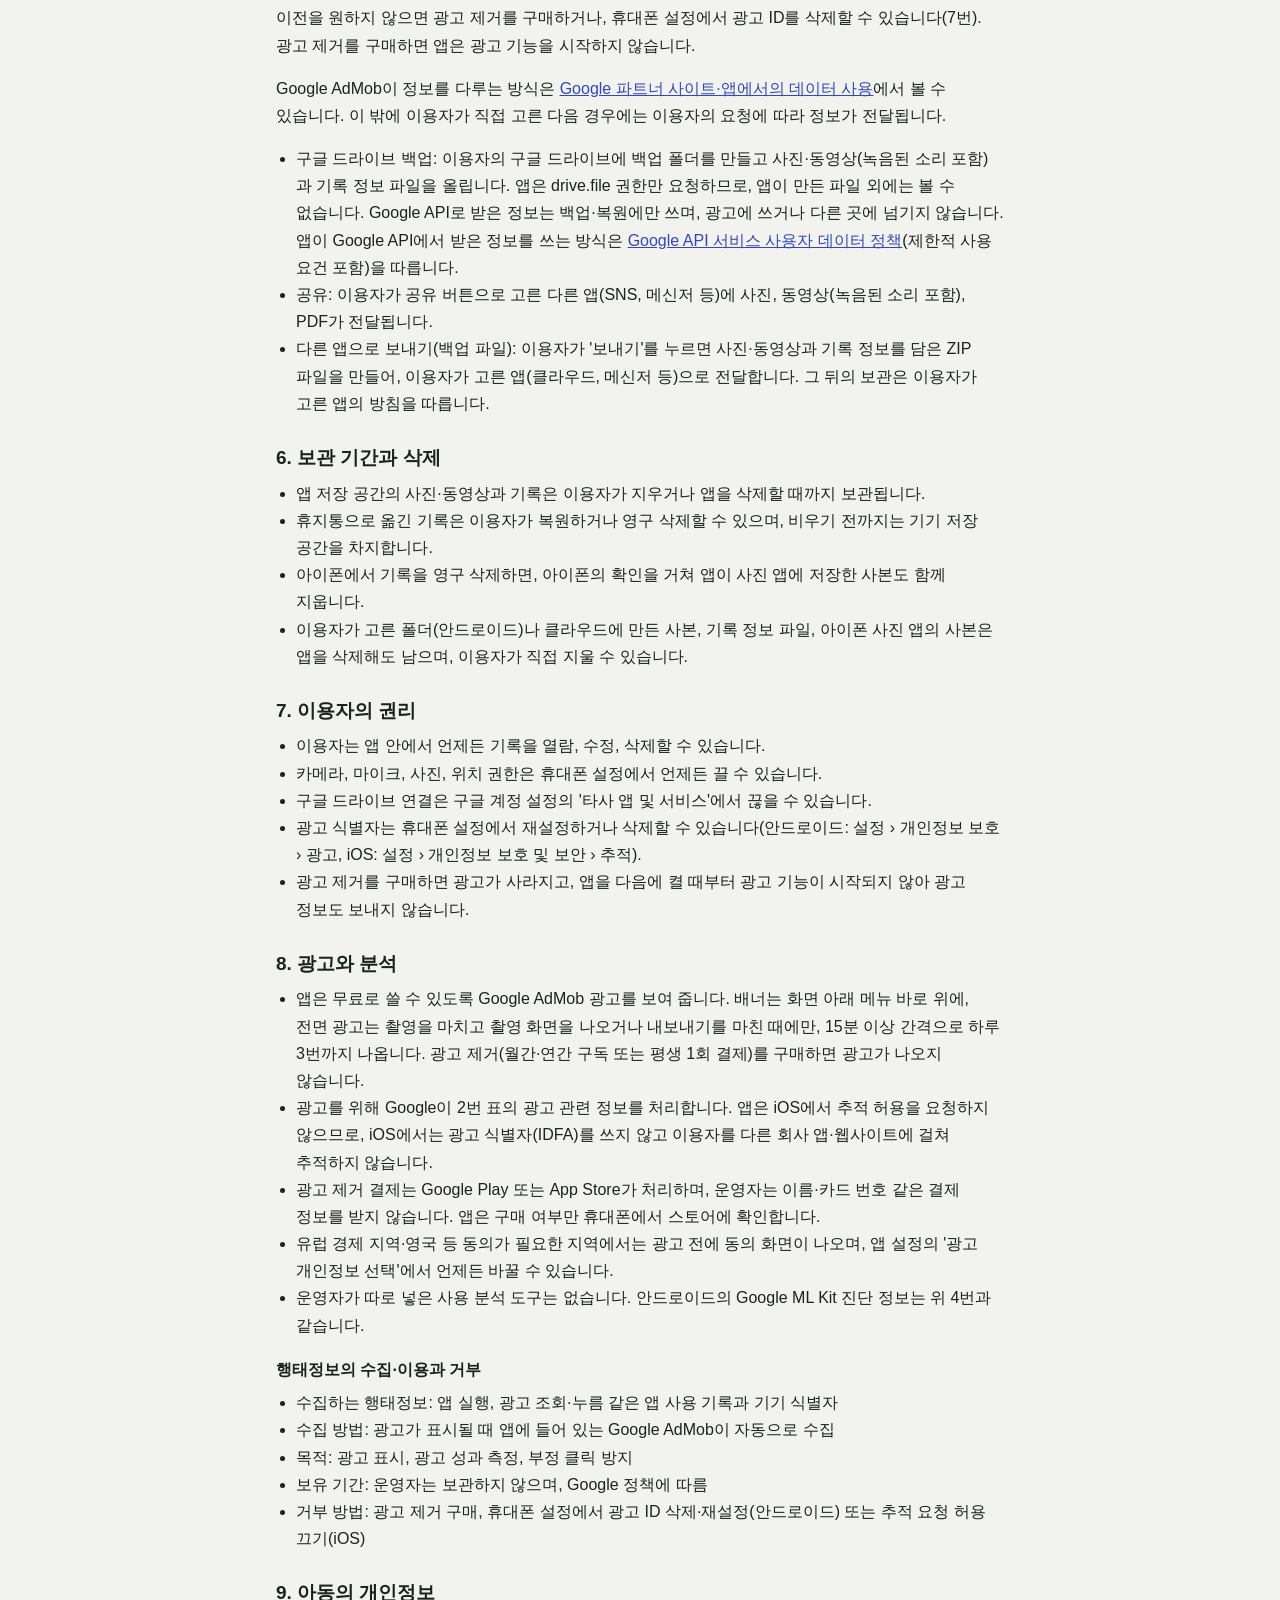
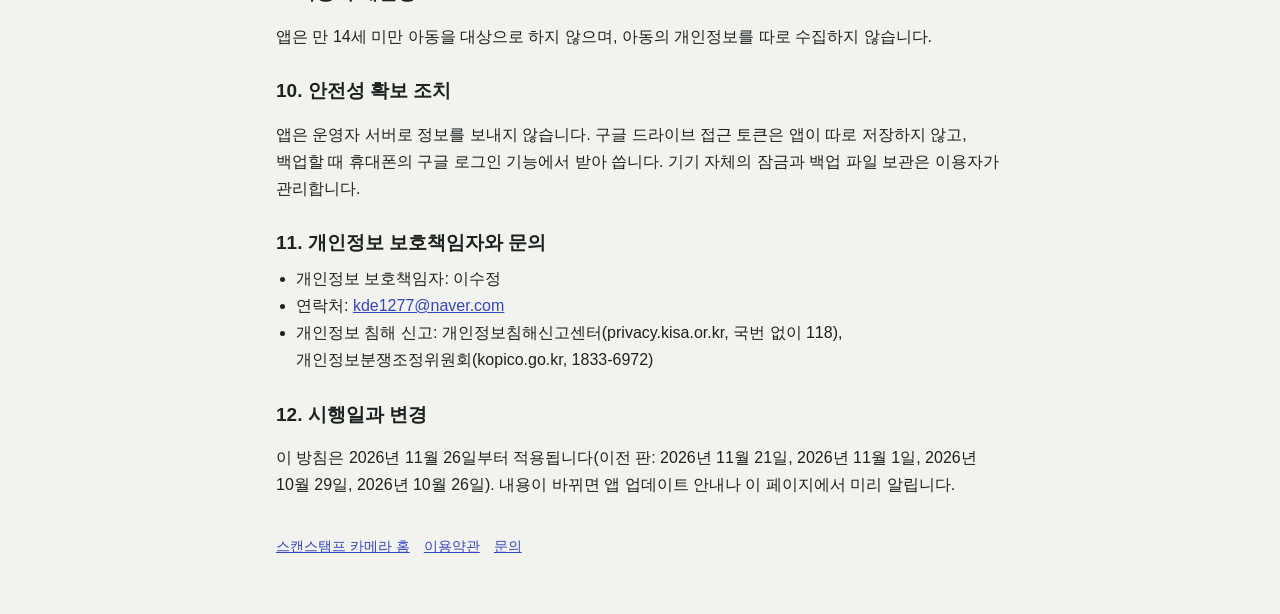
==== commit f3d8bf3a: "처리방침: 장소를 새긴 사진의 주소 글자를 기기 기록에 남기는 내용 추가 Co-Authored-By: Claude Opus 5.5 <noreply@anthropic.com> Cla" ====
--- a/privacy.html
+++ b/privacy.html
@@ -21,7 +21,7 @@
 <tr><td>동영상과 녹음된 소리(마이크)</td><td>동영상을 찍을 때. 소리는 '소리 켬' 상태이고 마이크 권한을 허용했을 때만 녹음</td><td>동영상 기록, 영상 편집(소리 크기·바람 소리 줄이기 등)</td><td>이용자 기기의 앱 저장 공간, 이용자가 고른 폴더·갤러리(아이폰은 사진 앱의 앨범, 운영자는 받지 않음, 아래 4번)</td></tr>
 <tr><td>촬영 시각, 메모, 라벨, 앨범·프로젝트 이름</td><td>이용자가 입력하거나 저장할 때</td><td>기록 정리, 검색, 캘린더 표시</td><td>이용자 기기, 이용자가 고른 폴더의 기록 정보 파일</td></tr>
 <tr><td>사진 속 글자(글자 인식 결과)</td><td>스캔하거나 글자 인식을 쓸 때</td><td>'글자로 찾기' 검색, 영수증 금액·날짜·상호 읽기와 합계 표시</td><td>이용자 기기</td></tr>
-<tr><td>현재 위치(좌표)</td><td>날짜 도장에서 '현재 위치 확인'을 누를 때만</td><td>사진에 새길 주소 글자 만들기, 위치 카드 템플릿의 좌표·오차 표시</td><td>저장하지 않음(아래 3번 참고)</td></tr>
+<tr><td>현재 위치(좌표)</td><td>날짜 도장에서 '현재 위치 확인'을 누를 때만</td><td>사진에 새길 주소 글자 만들기, 위치 카드 템플릿의 좌표·오차 표시</td><td>좌표는 저장하지 않음. 사진에 새긴 주소 글자만 이용자 기기의 기록 정보에 함께 남김(아래 3번 참고)</td></tr>
 <tr><td>구글 계정 로그인 정보</td><td>이용자가 구글 드라이브 백업을 연결할 때만</td><td>이용자의 구글 드라이브에 백업·복원</td><td>휴대폰의 구글 로그인 기능이 기기에 보관(운영자는 받지 않음)</td></tr>
 <tr><td>QR 코드 내용</td><td>QR 스캔을 쓸 때</td><td>화면에 보여주기, 이용자가 고르면 복사하거나 브라우저로 열기</td><td>저장하지 않음</td></tr>
 <tr><td>기기 식별자(안드로이드 광고 ID·앱 세트 ID, iOS 앱별 식별자), IP 주소와 이를 바탕으로 한 대략적 위치, 기기·앱 정보, 앱 사용 정보(앱 실행, 광고 조회·누름 등), 성능·오류 정보</td><td>광고가 표시될 때(광고 제거를 구매하지 않은 경우)</td><td>광고 표시, 광고 성과 측정·분석, 부정 클릭 방지(아래 8번)</td><td>Google 서버(운영자는 개인을 알아볼 수 있는 정보를 받지 않음)</td></tr>
@@ -33,7 +33,8 @@
 <ul>
 <li>앱은 이용자가 버튼을 누를 때 한 번만 현재 위치를 확인하며, 백그라운드에서 위치를 확인하지 않습니다.</li>
 <li>좌표를 주소로 바꾸기 위해, 휴대폰 운영체제가 제공하는 주소 변환 서비스(안드로이드는 Google, iOS는 Apple)에 좌표가 전달됩니다. 각 회사의 개인정보 처리방침이 적용됩니다.</li>
-<li>앱은 좌표를 따로 저장하지 않습니다. 확인한 위치는 사진 위에 글자로만 새겨지며, 사진 파일 정보(EXIF)에 위치를 넣지 않습니다.</li>
+<li>앱은 좌표를 따로 저장하지 않으며, 사진 파일 정보(EXIF)에 위치를 넣지 않습니다. 확인한 위치는 사진 위에 글자로 새겨집니다.</li>
+<li>장소를 새겨 찍은 사진은 새긴 주소 글자(동까지와 번지까지)를 그 사진의 기록 정보에 함께 남겨, 캘린더 일기·업무 일지에서 그날 찍은 장소를 보여 줍니다. 이 주소 글자는 이용자 기기에만 있고 운영자는 받지 않으며, 이용자가 백업을 하면 백업 파일(이용자가 고른 폴더 또는 이용자의 구글 드라이브)에 함께 들어갑니다. 사진을 영구 삭제하면 함께 지워집니다.</li>
 <li>사진에 새겨지는 내용은 이용자가 고른 템플릿에 따라 다릅니다. 기본 템플릿은 주소 글자(동까지 또는 번지까지 중 이용자가 고른 것)를 새기고, '위치 기록 카드'·'모서리 위치' 템플릿은 주소와 함께 좌표(위도·경도)도 새기며, '위치 기록 카드'는 휴대폰이 알려 주는 위치 오차(±m)도 함께 새깁니다. 주소 변환에 실패하면 주소 대신 좌표 숫자가 새겨집니다.</li>
 <li>기록의 정확성을 위해 장소는 현재 위치로만 새길 수 있으며, 장소를 직접 입력하거나 고쳐 쓸 수 없습니다. 장소를 넣고 싶지 않으면 표시 방식에서 '날짜만' 또는 '날짜·시간'을 고르면 됩니다.</li>
 <li>이용자는 휴대폰 설정에서 위치 권한을 언제든 끌 수 있습니다. 위치 권한이 없어도 장소 없이 사진을 찍을 수 있습니다.</li>
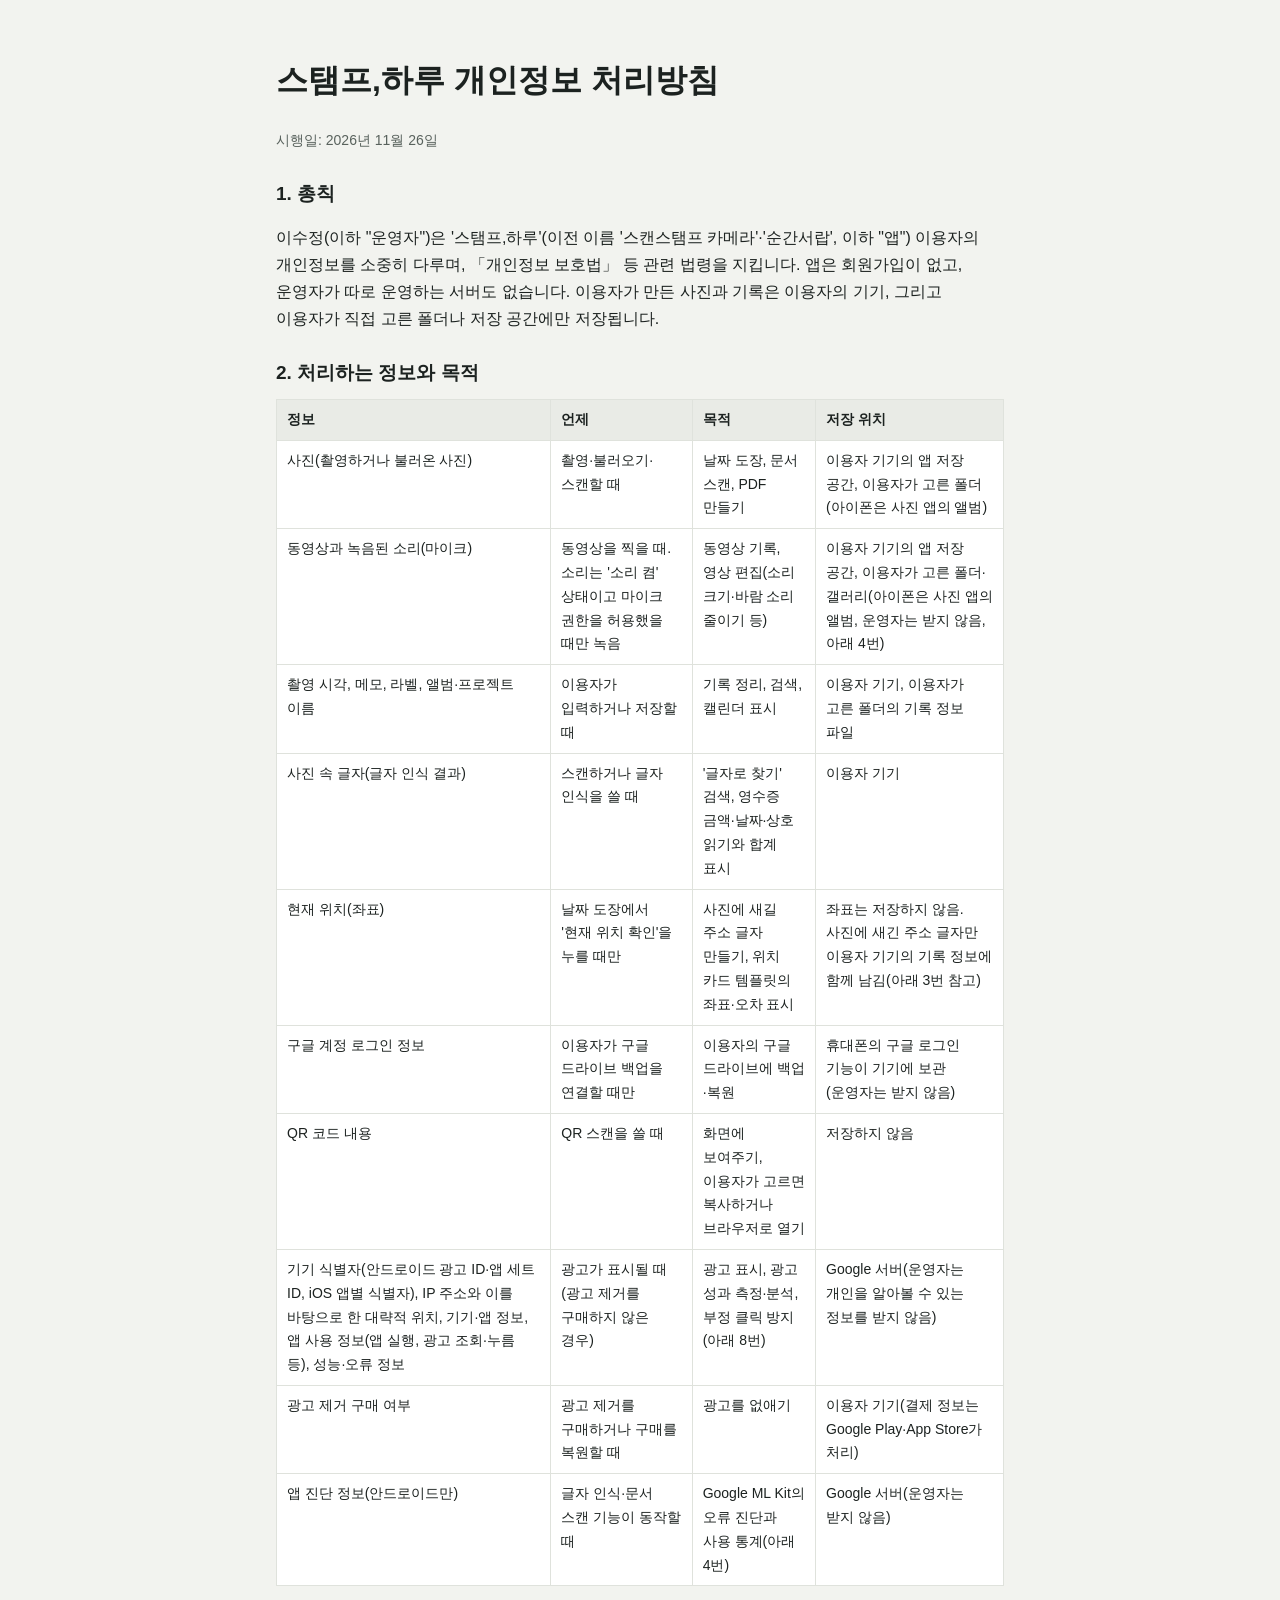
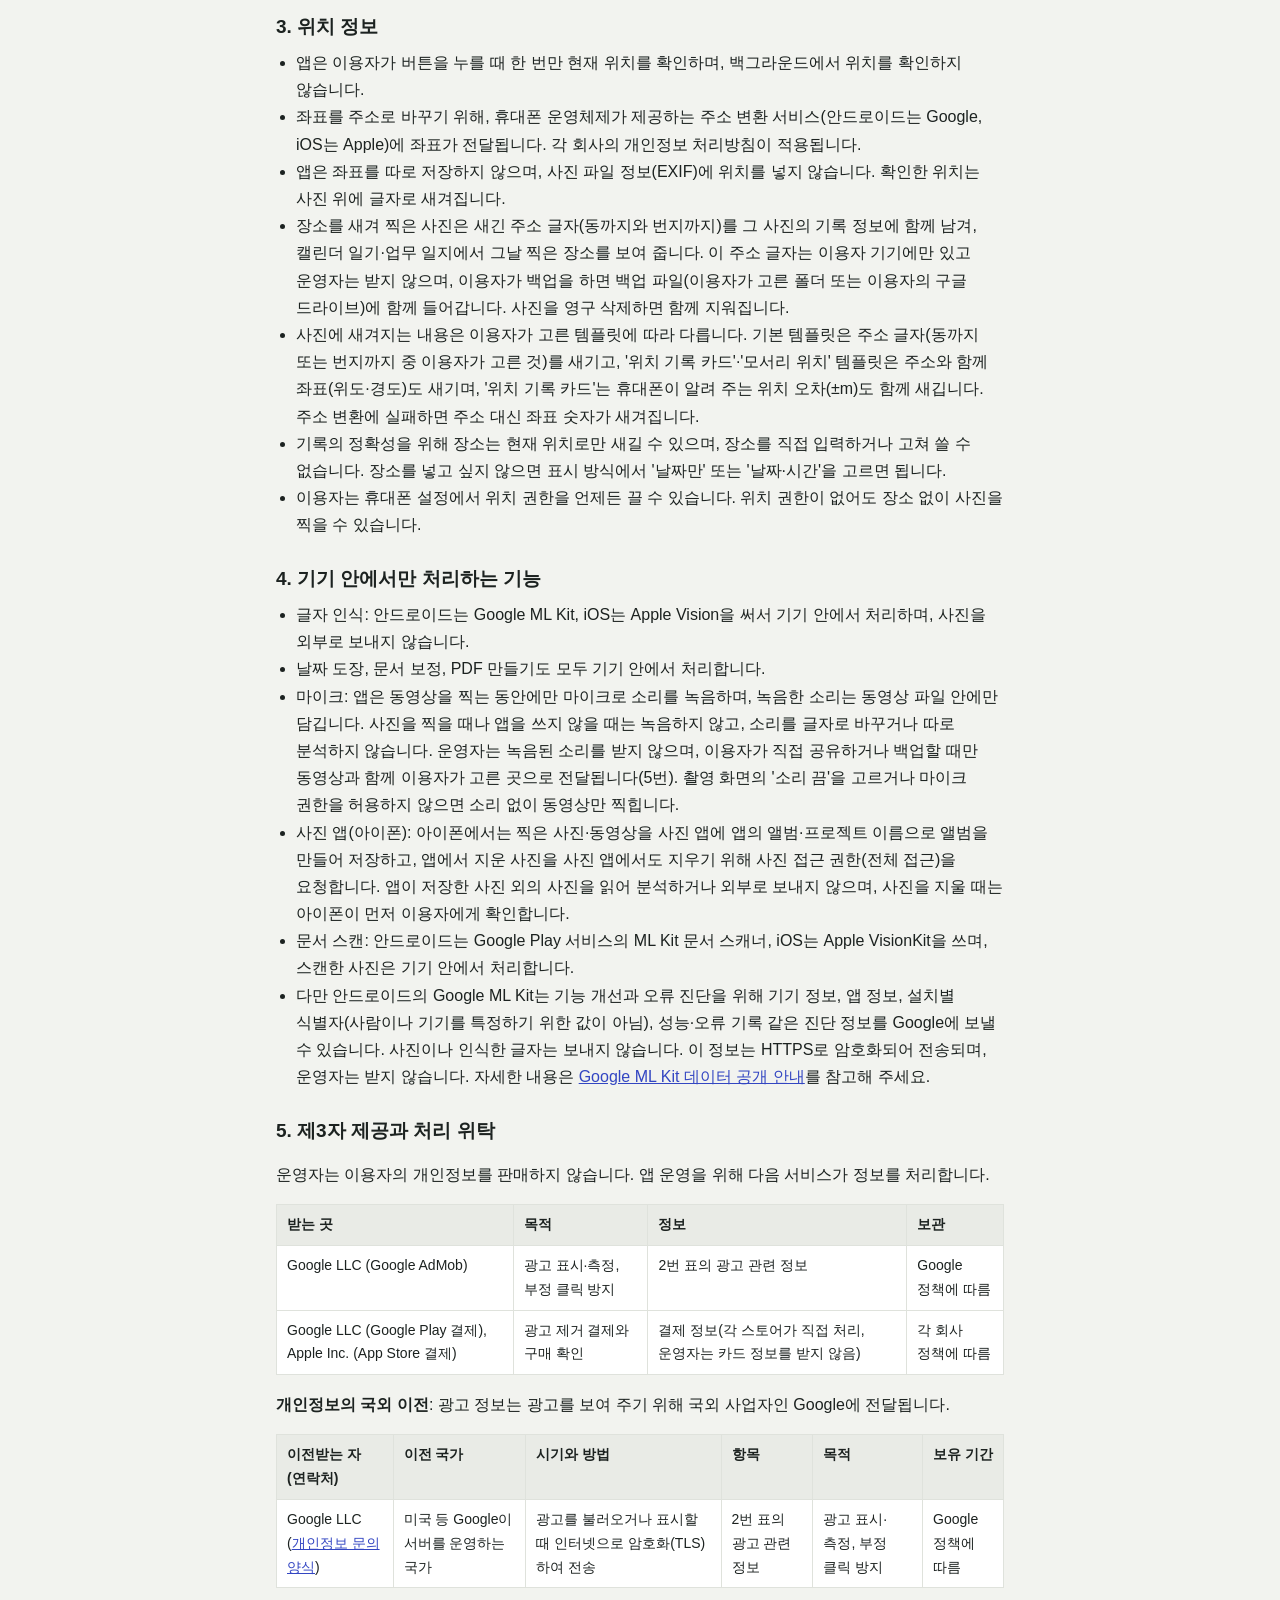
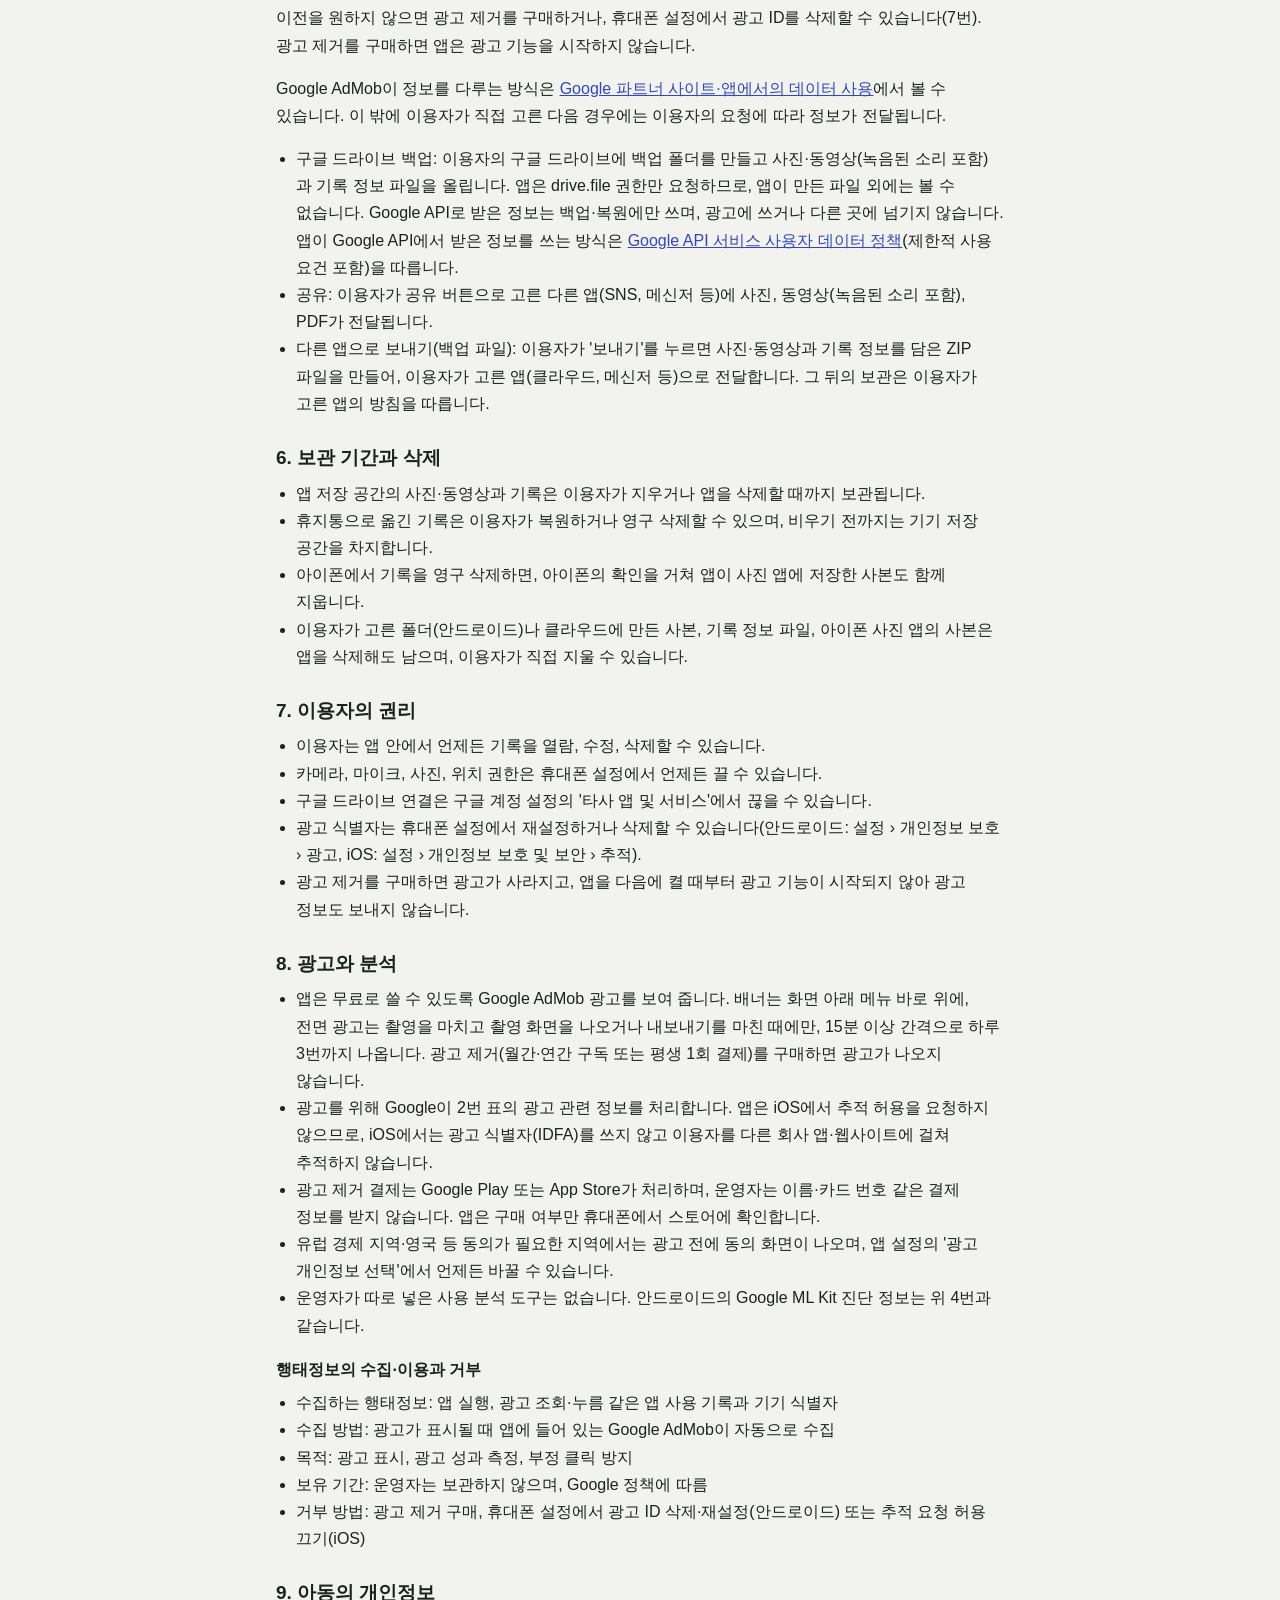
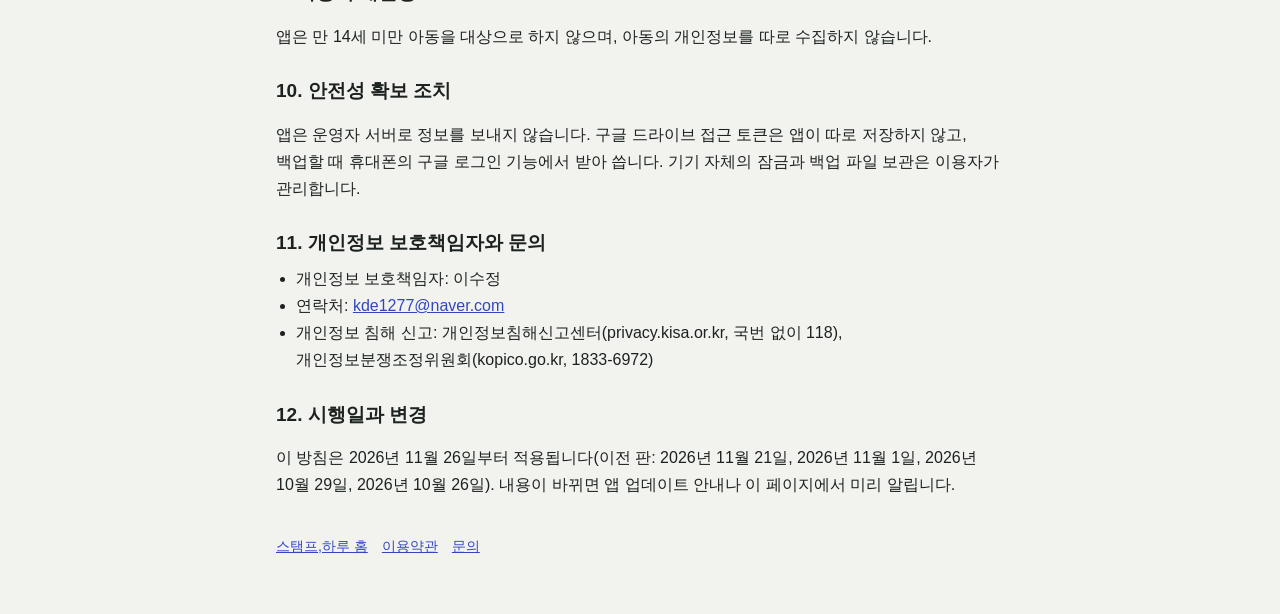
==== commit a92959c5: "앱 이름을 '스탬프,하루'로 바꿈 (처리방침·약관·첫 화면, 이전 이름 함께 적음) Co-Authored-By: Claude Opus 5.5 <noreply@anthropic.co" ====
--- a/privacy.html
+++ b/privacy.html
@@ -3,16 +3,16 @@
 <head>
 <meta charset="utf-8">
 <meta name="viewport" content="width=device-width, initial-scale=1">
-<title>스캔스탬프 카메라 개인정보 처리방침</title>
+<title>스탬프,하루 개인정보 처리방침</title>
 <link rel="stylesheet" href="style.css">
 </head>
 <body>
 <main>
-<h1>스캔스탬프 카메라 개인정보 처리방침</h1>
+<h1>스탬프,하루 개인정보 처리방침</h1>
 <p class="muted">시행일: 2026년 11월 26일</p>
 
 <h2>1. 총칙</h2>
-<p>이수정(이하 "운영자")은 '스캔스탬프 카메라'(이전 이름 '순간서랍', 이하 "앱") 이용자의 개인정보를 소중히 다루며, 「개인정보 보호법」 등 관련 법령을 지킵니다. 앱은 회원가입이 없고, 운영자가 따로 운영하는 서버도 없습니다. 이용자가 만든 사진과 기록은 이용자의 기기, 그리고 이용자가 직접 고른 폴더나 저장 공간에만 저장됩니다.</p>
+<p>이수정(이하 "운영자")은 '스탬프,하루'(이전 이름 '스캔스탬프 카메라'·'순간서랍', 이하 "앱") 이용자의 개인정보를 소중히 다루며, 「개인정보 보호법」 등 관련 법령을 지킵니다. 앱은 회원가입이 없고, 운영자가 따로 운영하는 서버도 없습니다. 이용자가 만든 사진과 기록은 이용자의 기기, 그리고 이용자가 직접 고른 폴더나 저장 공간에만 저장됩니다.</p>
 
 <h2>2. 처리하는 정보와 목적</h2>
 <div class="table-wrap"><table>
@@ -121,7 +121,7 @@
 <h2>12. 시행일과 변경</h2>
 <p>이 방침은 2026년 11월 26일부터 적용됩니다(이전 판: 2026년 11월 21일, 2026년 11월 1일, 2026년 10월 29일, 2026년 10월 26일). 내용이 바뀌면 앱 업데이트 안내나 이 페이지에서 미리 알립니다.</p>
 
-<footer><a href="index.html">스캔스탬프 카메라 홈</a><a href="terms.html">이용약관</a><a href="mailto:kde1277@naver.com">문의</a></footer>
+<footer><a href="index.html">스탬프,하루 홈</a><a href="terms.html">이용약관</a><a href="mailto:kde1277@naver.com">문의</a></footer>
 </main>
 </body>
 </html>
